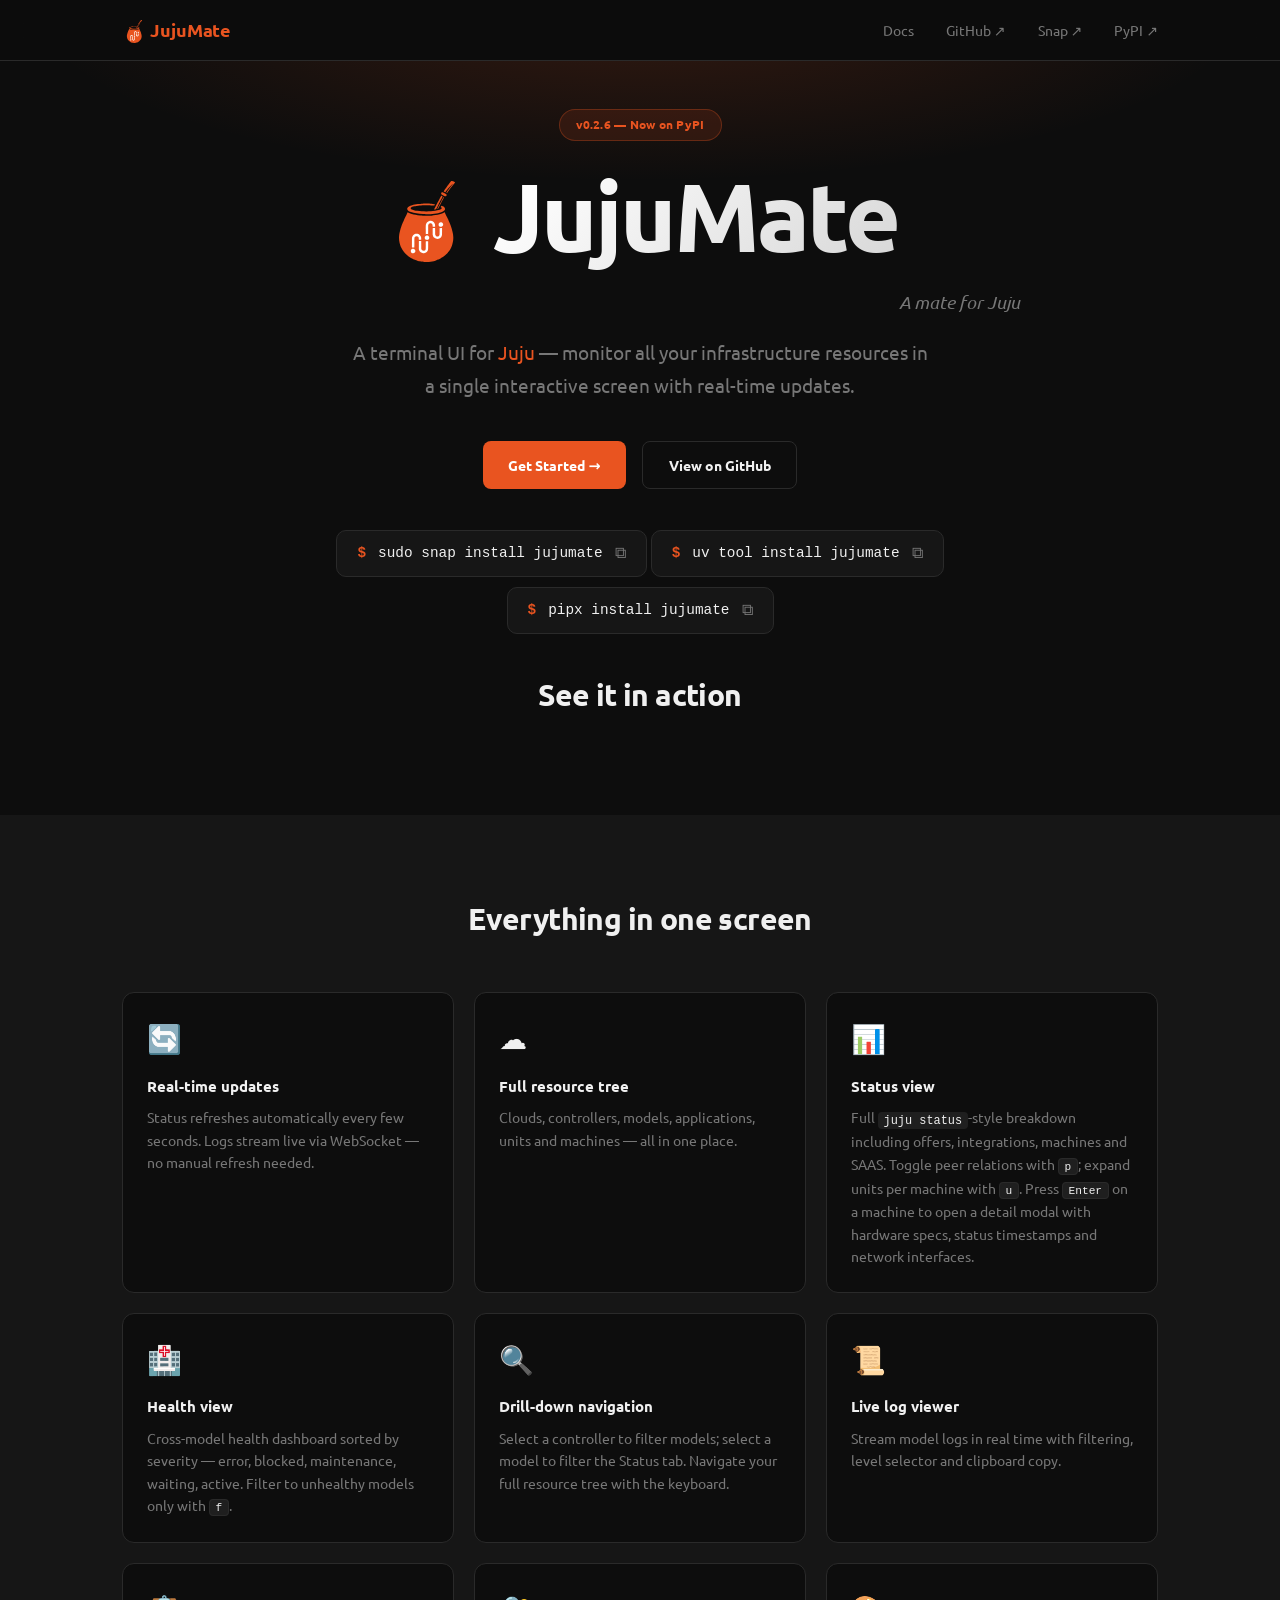
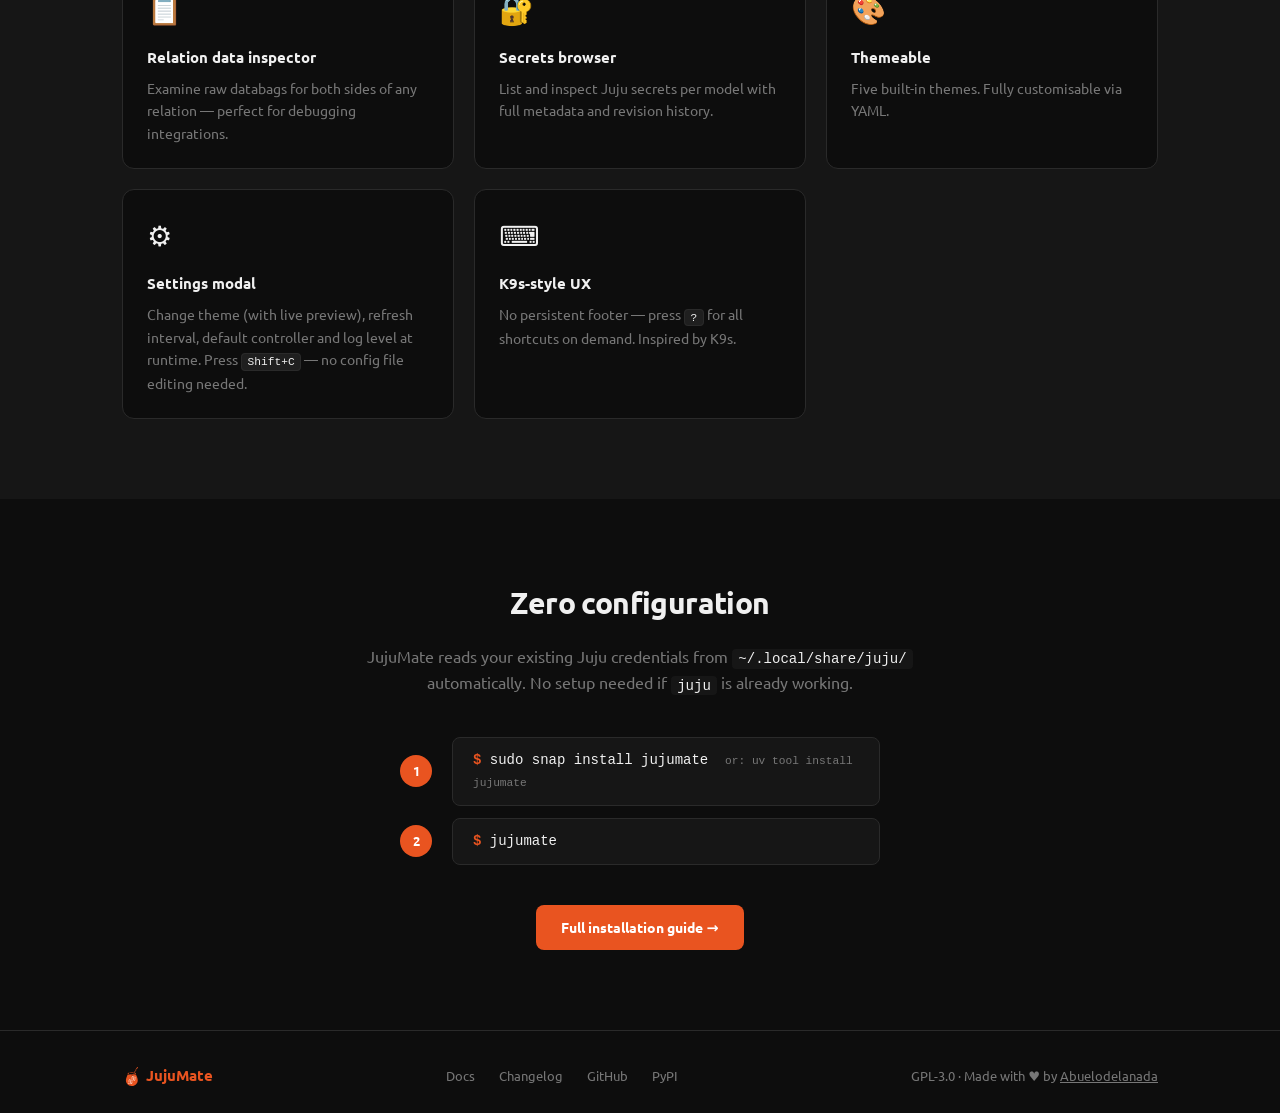
==== index.html @ 9d2d45d1 "Deployed c817d3d with MkDocs version: 1.6.1" ====
<!DOCTYPE html>
<html lang="en">
<head>
  <meta charset="UTF-8">
  <meta name="viewport" content="width=device-width, initial-scale=1.0">
  <title>JujuMate — Terminal UI for Juju</title>
  <meta name="description" content="A terminal UI for Juju — monitor all your infrastructure resources in a single interactive screen with real-time updates.">
  <link rel="preconnect" href="https://fonts.googleapis.com">
  <link rel="preconnect" href="https://fonts.gstatic.com" crossorigin>
  <link href="https://fonts.googleapis.com/css2?family=Ubuntu:ital,wght@0,300;0,400;0,500;0,700;1,400&family=Ubuntu+Mono:wght@400;700&display=swap" rel="stylesheet">
  <link rel="icon" href="icon.svg" type="image/svg+xml">
  <link rel="stylesheet" href="landing.css">
</head>
<body>

  <nav class="nav">
    <div class="nav-inner">
      <a href="/" class="nav-logo"><img src="icon.svg" class="site-icon" alt="JujuMate icon"> JujuMate</a>
      <div class="nav-links">
        <a href="installation/">Docs</a>
        <a href="https://github.com/Abuelodelanada/jujumate" target="_blank" rel="noopener">GitHub ↗</a>
        <a href="https://snapcraft.io/jujumate" target="_blank" rel="noopener">Snap ↗</a>
        <a href="https://pypi.org/project/jujumate" target="_blank" rel="noopener">PyPI ↗</a>
      </div>
    </div>
  </nav>

  <section class="hero">
    <div class="hero-inner">
      <div class="badge">v0.2.6 — Now on PyPI</div>
      <h1><img src="icon.svg" class="site-icon hero-icon" alt="JujuMate icon"> JujuMate</h1>
      <p class="hero-subtitle"><em>A mate for Juju</em></p>
      <p class="tagline">
        A terminal UI for <a href="https://juju.is" target="_blank" rel="noopener">Juju</a> —
        monitor all your infrastructure resources in a single interactive screen
        with real-time updates.
      </p>
      <div class="hero-actions">
        <a href="installation/" class="btn btn-primary">Get Started →</a>
        <a href="https://github.com/Abuelodelanada/jujumate" class="btn btn-outline" target="_blank" rel="noopener">View on GitHub</a>
      </div>
      <div class="install-box">
        <span class="prompt">$</span>
        <code>sudo snap install jujumate</code>
        <button class="copy-btn" onclick="copyInstall(this, 'sudo snap install jujumate')" title="Copy to clipboard">⧉</button>
      </div>
      <div class="install-box">
        <span class="prompt">$</span>
        <code>uv tool install jujumate</code>
        <button class="copy-btn" onclick="copyInstall(this, 'uv tool install jujumate')" title="Copy to clipboard">⧉</button>
      </div>
      <div class="install-box">
        <span class="prompt">$</span>
        <code>pipx install jujumate</code>
        <button class="copy-btn" onclick="copyInstall(this, 'pipx install jujumate')" title="Copy to clipboard">⧉</button>
      </div>
    </div>
  </section>

  <section class="demo-section">
    <div class="container">
      <h2>See it in action</h2>
      <script src="https://asciinema.org/a/THBJSo58FdpfkmA5.js" id="asciicast-THBJSo58FdpfkmA5" async="true"></script>
    </div>
  </section>

  <section class="features-section">
    <div class="container">
      <h2>Everything in one screen</h2>
      <div class="features-grid">
        <div class="feature-card">
          <div class="feature-icon">🔄</div>
          <h3>Real-time updates</h3>
          <p>Status refreshes automatically every few seconds. Logs stream live via WebSocket — no manual refresh needed.</p>
        </div>
        <div class="feature-card">
          <div class="feature-icon">☁️</div>
          <h3>Full resource tree</h3>
          <p>Clouds, controllers, models, applications, units and machines — all in one place.</p>
        </div>
        <div class="feature-card">
          <div class="feature-icon">📊</div>
          <h3>Status view</h3>
          <p>Full <code>juju status</code>-style breakdown including offers, integrations, machines and SAAS. Toggle peer relations with <kbd>p</kbd>; expand units per machine with <kbd>u</kbd>. Press <kbd>Enter</kbd> on a machine to open a detail modal with hardware specs, status timestamps and network interfaces.</p>
        </div>
        <div class="feature-card">
          <div class="feature-icon">🏥</div>
          <h3>Health view</h3>
          <p>Cross-model health dashboard sorted by severity — error, blocked, maintenance, waiting, active. Filter to unhealthy models only with <kbd>f</kbd>.</p>
        </div>
        <div class="feature-card">
          <div class="feature-icon">🔍</div>
          <h3>Drill-down navigation</h3>
          <p>Select a controller to filter models; select a model to filter the Status tab. Navigate your full resource tree with the keyboard.</p>
        </div>
        <div class="feature-card">
          <div class="feature-icon">📜</div>
          <h3>Live log viewer</h3>
          <p>Stream model logs in real time with filtering, level selector and clipboard copy.</p>
        </div>
        <div class="feature-card">
          <div class="feature-icon">📋</div>
          <h3>Relation data inspector</h3>
          <p>Examine raw databags for both sides of any relation — perfect for debugging integrations.</p>
        </div>
        <div class="feature-card">
          <div class="feature-icon">🔐</div>
          <h3>Secrets browser</h3>
          <p>List and inspect Juju secrets per model with full metadata and revision history.</p>
        </div>
        <div class="feature-card">
          <div class="feature-icon">🎨</div>
          <h3>Themeable</h3>
          <p>Five built-in themes. Fully customisable via YAML.</p>
        </div>
        <div class="feature-card">
          <div class="feature-icon">⚙️</div>
          <h3>Settings modal</h3>
          <p>Change theme (with live preview), refresh interval, default controller and log level at runtime. Press <kbd>Shift+C</kbd> — no config file editing needed.</p>
        </div>
        <div class="feature-card">
          <div class="feature-icon">⌨️</div>
          <h3>K9s-style UX</h3>
          <p>No persistent footer — press <kbd>?</kbd> for all shortcuts on demand. Inspired by K9s.</p>
        </div>
      </div>
    </div>
  </section>

  <section class="install-section">
    <div class="container">
      <h2>Zero configuration</h2>
      <p class="section-desc">
        JujuMate reads your existing Juju credentials from <code>~/.local/share/juju/</code>
        automatically. No setup needed if <code>juju</code> is already working.
      </p>
      <div class="install-steps">
        <div class="step">
          <div class="step-num">1</div>
          <div class="terminal"><span class="prompt">$</span> sudo snap install jujumate &nbsp;<span class="step-alt">or: uv tool install jujumate</span></div>
        </div>
        <div class="step">
          <div class="step-num">2</div>
          <div class="terminal"><span class="prompt">$</span> jujumate</div>
        </div>
      </div>
      <a href="installation/" class="btn btn-primary">Full installation guide →</a>
    </div>
  </section>

  <footer class="footer">
    <div class="container">
      <div class="footer-inner">
        <span class="footer-logo"><img src="icon.svg" class="site-icon" alt="JujuMate icon"> JujuMate</span>
        <div class="footer-links">
          <a href="installation/">Docs</a>
          <a href="changelog/">Changelog</a>
          <a href="https://github.com/Abuelodelanada/jujumate" target="_blank" rel="noopener">GitHub</a>
          <a href="https://pypi.org/project/jujumate" target="_blank" rel="noopener">PyPI</a>
        </div>
        <span class="footer-license">
          GPL-3.0 · Made with ♥ by
          <a href="https://github.com/Abuelodelanada" target="_blank" rel="noopener">Abuelodelanada</a>
        </span>
      </div>
    </div>
  </footer>

  <script>
    function copyInstall(btn, text) {
      navigator.clipboard.writeText(text).then(() => {
        btn.textContent = '✓';
        setTimeout(() => { btn.textContent = '⧉'; }, 2000);
      });
    }
  </script>
</body>
</html>
---- landing.css ----
*, *::before, *::after { box-sizing: border-box; margin: 0; padding: 0; }

:root {
  --orange:        #E95420;
  --orange-hover:  #FF6B3D;
  --bg:            #0d0d0d;
  --surface:       #161616;
  --surface2:      #1f1f1f;
  --text:          #f0f0f0;
  --text-muted:    #777;
  --border:        #2a2a2a;
  --font: 'Ubuntu', -apple-system, BlinkMacSystemFont, 'Segoe UI', system-ui, sans-serif;
  --mono: 'Ubuntu Mono', 'JetBrains Mono', 'Fira Code', ui-monospace, monospace;
}

html { scroll-behavior: smooth; }

body {
  background: var(--bg);
  color: var(--text);
  font-family: var(--font);
  line-height: 1.6;
}

a { color: inherit; }

/* ── Site icon ────────────────────────────────────────────── */

.site-icon {
  height: 1.2em;
  width: auto;
  vertical-align: middle;
  display: inline-block;
  position: relative;
  top: -0.05em;
}

.hero-icon {
  height: 0.85em;
}

/* ── Nav ──────────────────────────────────────────────────── */

.nav {
  position: sticky;
  top: 0;
  z-index: 100;
  background: rgba(13, 13, 13, 0.85);
  backdrop-filter: blur(14px);
  -webkit-backdrop-filter: blur(14px);
  border-bottom: 1px solid var(--border);
}

.nav-inner {
  max-width: 1100px;
  margin: 0 auto;
  padding: 0 2rem;
  display: flex;
  align-items: center;
  justify-content: space-between;
  height: 60px;
}

.nav-logo {
  font-size: 1.15rem;
  font-weight: 700;
  color: var(--orange);
  text-decoration: none;
  letter-spacing: -0.01em;
}

.nav-links { display: flex; gap: 2rem; }

.nav-links a {
  color: var(--text-muted);
  text-decoration: none;
  font-size: 0.875rem;
  transition: color 0.15s;
}
.nav-links a:hover { color: var(--text); }

/* ── Container ────────────────────────────────────────────── */

.container {
  max-width: 1100px;
  margin: 0 auto;
  padding: 0 2rem;
}

/* ── Hero ─────────────────────────────────────────────────── */

.hero {
  display: flex;
  align-items: center;
  justify-content: center;
  text-align: center;
  padding: 3rem 2rem 1.5rem;
  background:
    radial-gradient(ellipse 80% 50% at 50% -10%, rgba(233, 84, 32, 0.18) 0%, transparent 60%);
}

.hero-inner { max-width: 760px; }

.hero-logo {
  width: 90px;
  height: 90px;
  margin-bottom: 1.25rem;
  filter: drop-shadow(0 0 20px rgba(233, 84, 32, 0.4));
}

.badge {
  display: inline-block;
  background: rgba(233, 84, 32, 0.12);
  border: 1px solid rgba(233, 84, 32, 0.3);
  color: var(--orange);
  font-size: 0.78rem;
  font-weight: 600;
  letter-spacing: 0.02em;
  padding: 0.3rem 1rem;
  border-radius: 100px;
  margin-bottom: 1.75rem;
}

.hero h1 {
  font-size: clamp(3.5rem, 9vw, 6rem);
  font-weight: 800;
  letter-spacing: -0.03em;
  line-height: 1;
  padding-bottom: 0.15em;
  margin-bottom: 0.4rem;
  background: linear-gradient(135deg, #fff 30%, #ccc);
  -webkit-background-clip: text;
  -webkit-text-fill-color: transparent;
  background-clip: text;
}

.hero-subtitle {
  font-size: 1.1rem;
  color: var(--text-muted);
  margin-bottom: 1.25rem;
  font-style: italic;
  text-align: right;
}

.tagline {
  font-size: 1.2rem;
  color: var(--text-muted);
  max-width: 580px;
  margin: 0 auto 2.5rem;
  line-height: 1.7;
}

.tagline a { color: var(--orange); text-decoration: none; }
.tagline a:hover { text-decoration: underline; }

.hero-actions {
  display: flex;
  gap: 1rem;
  justify-content: center;
  flex-wrap: wrap;
  margin-bottom: 2.25rem;
}

/* ── Buttons ──────────────────────────────────────────────── */

.btn {
  display: inline-flex;
  align-items: center;
  padding: 0.7rem 1.6rem;
  border-radius: 8px;
  font-size: 0.9rem;
  font-weight: 600;
  text-decoration: none;
  transition: all 0.15s;
  cursor: pointer;
  border: none;
}

.btn-primary { background: var(--orange); color: #fff; }
.btn-primary:hover { background: var(--orange-hover); transform: translateY(-1px); box-shadow: 0 4px 20px rgba(233, 84, 32, 0.35); }

.btn-outline { background: transparent; color: var(--text); border: 1px solid var(--border); }
.btn-outline:hover { border-color: #555; background: var(--surface2); }

/* ── Install box ──────────────────────────────────────────── */

.install-box {
  display: inline-flex;
  align-items: center;
  gap: 0.75rem;
  background: var(--surface);
  border: 1px solid var(--border);
  border-radius: 10px;
  padding: 0.7rem 1.25rem;
  font-family: var(--mono);
  font-size: 0.9rem;
  margin: 0.3rem 0;
}

.prompt { color: var(--orange); font-weight: 700; user-select: none; }

.copy-btn {
  background: none;
  border: none;
  color: var(--text-muted);
  cursor: pointer;
  font-size: 1rem;
  padding: 0;
  transition: color 0.15s;
  line-height: 1;
}
.copy-btn:hover { color: var(--text); }

.step-alt { color: var(--text-muted); font-size: 0.8em; }

/* ── Screenshot ───────────────────────────────────────────── */

.screenshot-section {
  padding: 5rem 0;
  background: var(--surface);
}

.screenshot {
  width: 100%;
  border-radius: 12px;
  border: 1px solid var(--border);
  box-shadow: 0 30px 80px rgba(0, 0, 0, 0.6);
  display: block;
}

/* ── Demo ─────────────────────────────────────────────────── */

.demo-section {
  padding: 0.5rem 0 4rem;
  text-align: center;
}

.demo-section h2 {
  font-size: 1.9rem;
  font-weight: 700;
  margin-bottom: 2rem;
  letter-spacing: -0.02em;
}

#player {
  border-radius: 10px;
  overflow: hidden;
  border: 1px solid var(--border);
}

/* ── Features ─────────────────────────────────────────────── */

.features-section {
  padding: 5rem 0;
  background: var(--surface);
}

.features-section h2 {
  font-size: 1.9rem;
  font-weight: 700;
  text-align: center;
  margin-bottom: 3rem;
  letter-spacing: -0.02em;
}

.features-grid {
  display: grid;
  grid-template-columns: repeat(auto-fill, minmax(300px, 1fr));
  gap: 1.25rem;
}

.feature-card {
  background: var(--bg);
  border: 1px solid var(--border);
  border-radius: 12px;
  padding: 1.5rem;
  transition: border-color 0.2s, transform 0.2s;
}

.feature-card:hover {
  border-color: rgba(233, 84, 32, 0.35);
  transform: translateY(-2px);
}

.feature-icon { font-size: 1.75rem; margin-bottom: 0.75rem; }
.feature-card h3 { font-size: 0.95rem; font-weight: 600; margin-bottom: 0.5rem; }
.feature-card p { font-size: 0.875rem; color: var(--text-muted); line-height: 1.6; }

.feature-card code {
  background: var(--surface2);
  padding: 0.1rem 0.35rem;
  border-radius: 4px;
  font-size: 0.85em;
  font-family: var(--mono);
  color: var(--text);
}

.feature-card kbd {
  background: var(--surface2);
  border: 1px solid var(--border);
  border-radius: 4px;
  padding: 0.1rem 0.35rem;
  font-size: 0.8em;
  font-family: var(--mono);
  color: var(--text);
}

/* ── Install section ──────────────────────────────────────── */

.install-section {
  padding: 5rem 0;
  text-align: center;
}

.install-section h2 {
  font-size: 1.9rem;
  font-weight: 700;
  margin-bottom: 1rem;
  letter-spacing: -0.02em;
}

.section-desc {
  color: var(--text-muted);
  max-width: 560px;
  margin: 0 auto 2.5rem;
  font-size: 0.975rem;
}

.section-desc code {
  background: var(--surface);
  padding: 0.1rem 0.4rem;
  border-radius: 4px;
  font-size: 0.9em;
  font-family: var(--mono);
  color: var(--text);
}

.install-steps {
  display: flex;
  flex-direction: column;
  gap: 0.75rem;
  max-width: 480px;
  margin: 0 auto 2.5rem;
  text-align: left;
}

.step { display: flex; align-items: center; gap: 1.25rem; }

.step-num {
  width: 2rem;
  height: 2rem;
  flex-shrink: 0;
  border-radius: 50%;
  background: var(--orange);
  color: #fff;
  font-weight: 700;
  font-size: 0.8rem;
  display: flex;
  align-items: center;
  justify-content: center;
}

.terminal {
  flex: 1;
  background: var(--surface);
  border: 1px solid var(--border);
  border-radius: 8px;
  padding: 0.7rem 1.25rem;
  font-family: var(--mono);
  font-size: 0.875rem;
}

/* ── Footer ───────────────────────────────────────────────── */

.footer {
  border-top: 1px solid var(--border);
  padding: 2rem 0;
}

.footer-inner {
  display: flex;
  align-items: center;
  justify-content: space-between;
  flex-wrap: wrap;
  gap: 1rem;
}

.footer-logo { color: var(--orange); font-weight: 700; font-size: 0.95rem; }

.footer-links { display: flex; gap: 1.5rem; }

.footer-links a, .footer-license { color: var(--text-muted); font-size: 0.825rem; text-decoration: none; }
.footer-links a:hover { color: var(--text); }
.footer-license a { color: var(--text-muted); }
.footer-license a:hover { color: var(--text); }

/* ── Responsive ───────────────────────────────────────────── */

@media (max-width: 640px) {
  .nav-links a:not(:first-child) { display: none; }
  .footer-inner { flex-direction: column; text-align: center; }
  .footer-links { justify-content: center; }
}
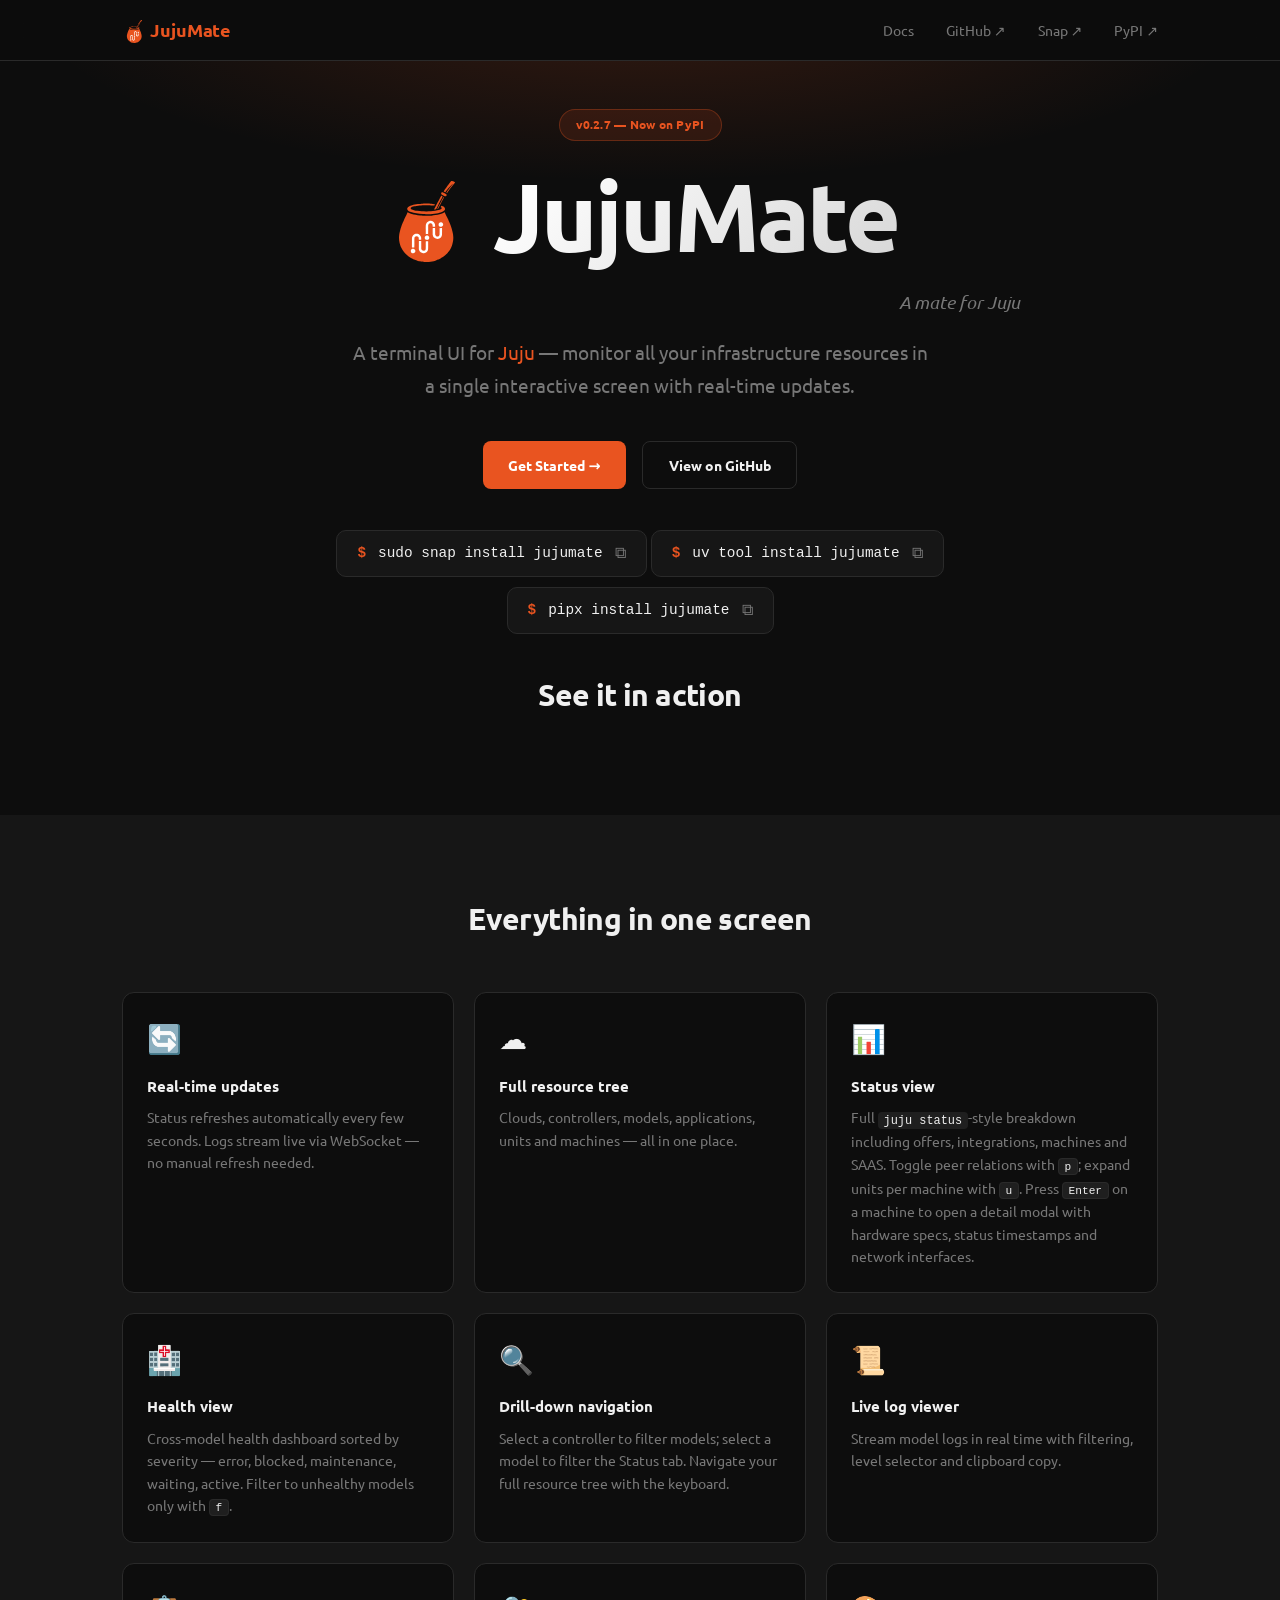
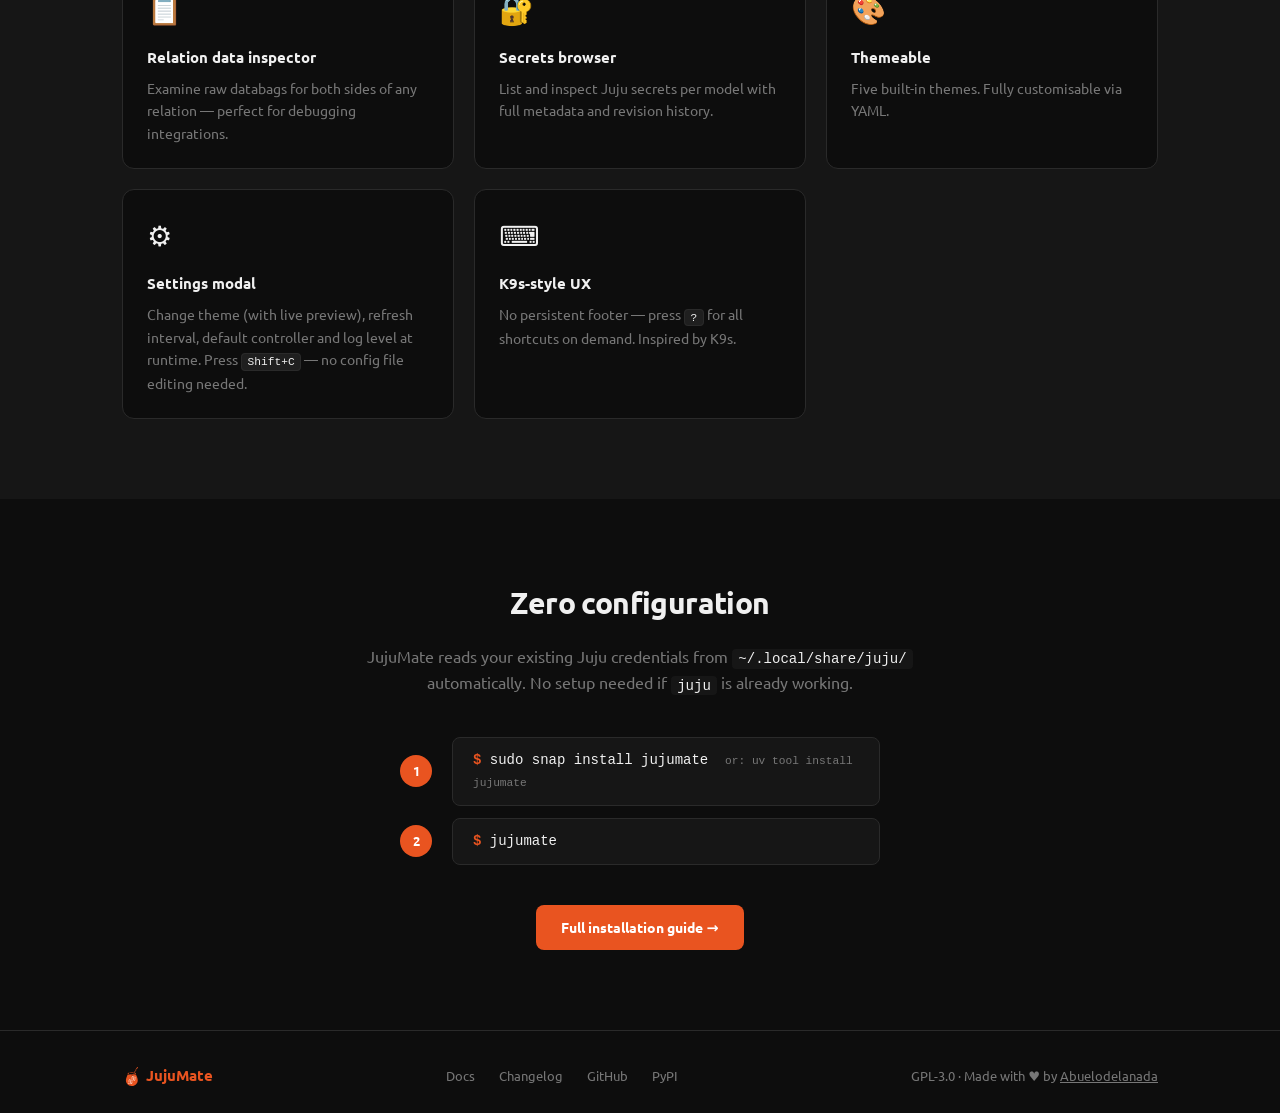
==== commit 9fc42a49: "Deployed a04d49b with MkDocs version: 1.6.1" ====
--- a/index.html
+++ b/index.html
@@ -27,7 +27,7 @@
 
   <section class="hero">
     <div class="hero-inner">
-      <div class="badge">v0.2.6 — Now on PyPI</div>
+      <div class="badge">v0.2.7 — Now on PyPI</div>
       <h1><img src="icon.svg" class="site-icon hero-icon" alt="JujuMate icon"> JujuMate</h1>
       <p class="hero-subtitle"><em>A mate for Juju</em></p>
       <p class="tagline">
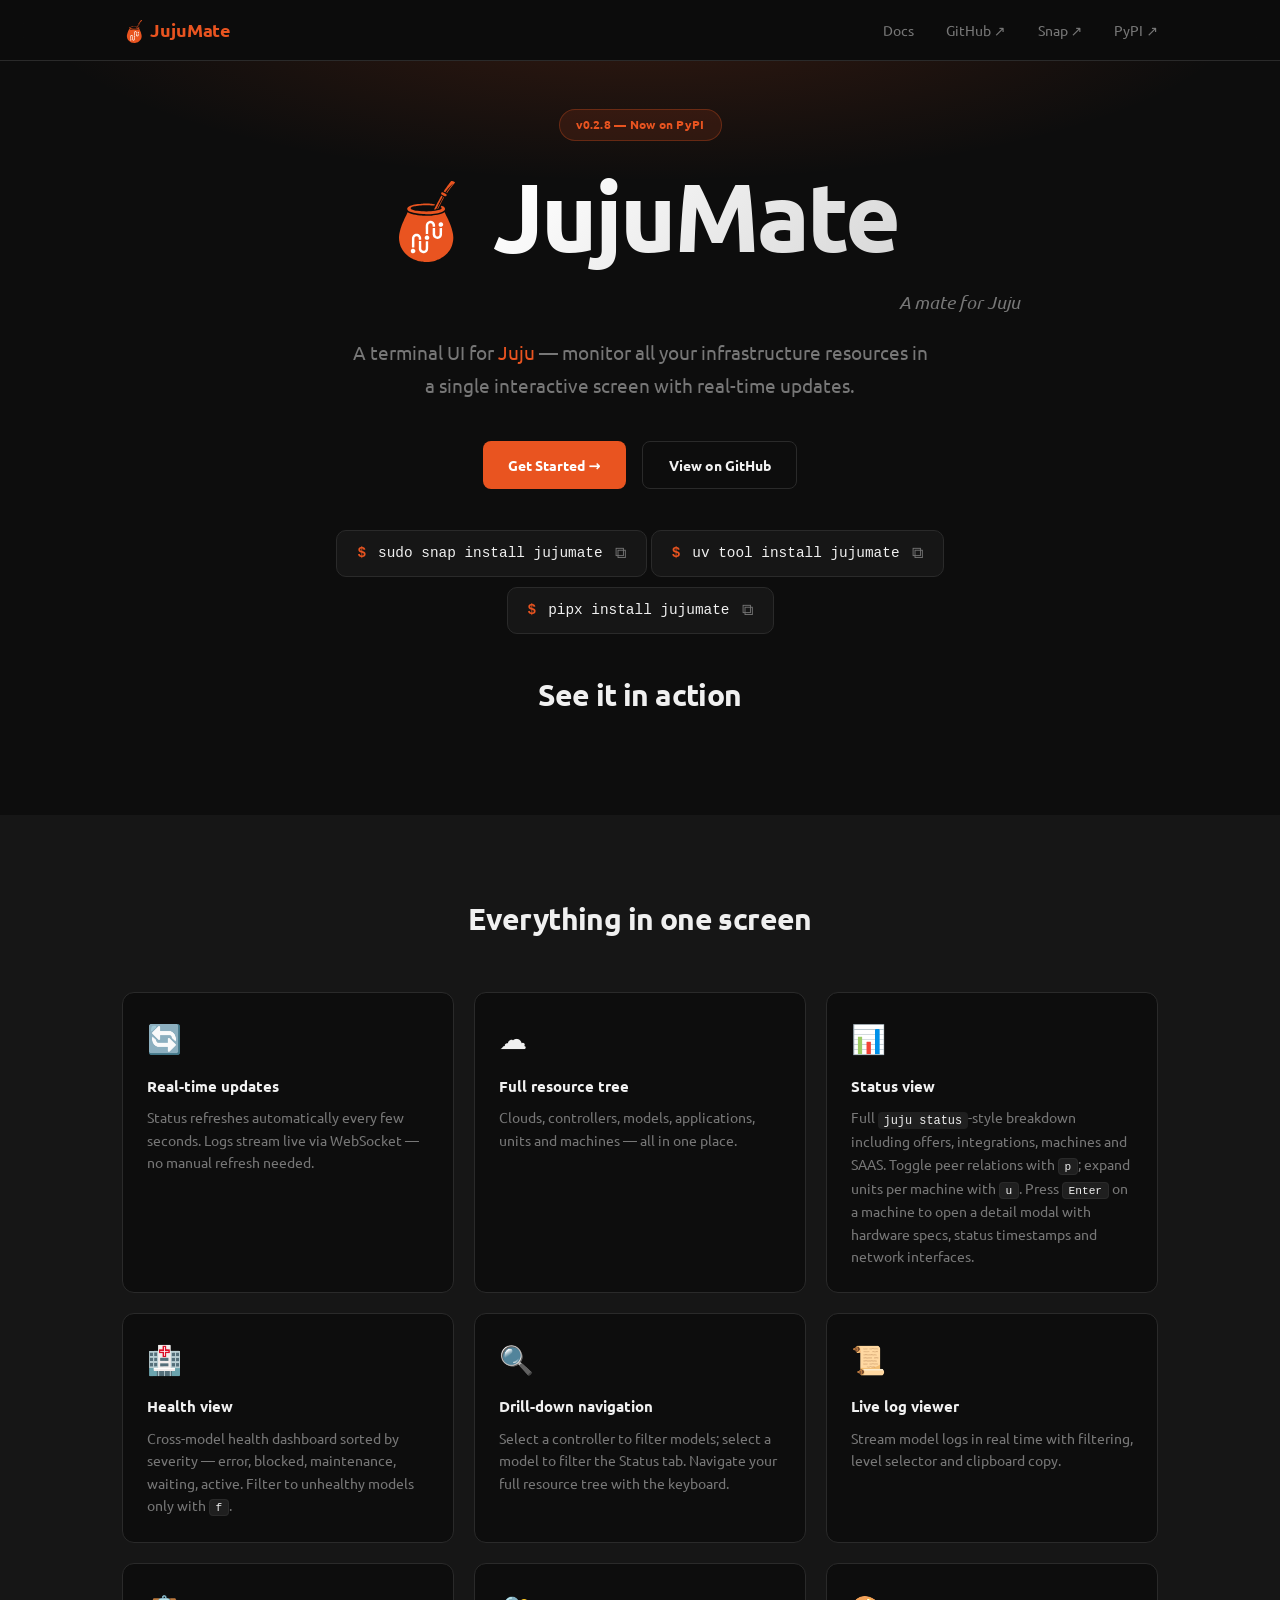
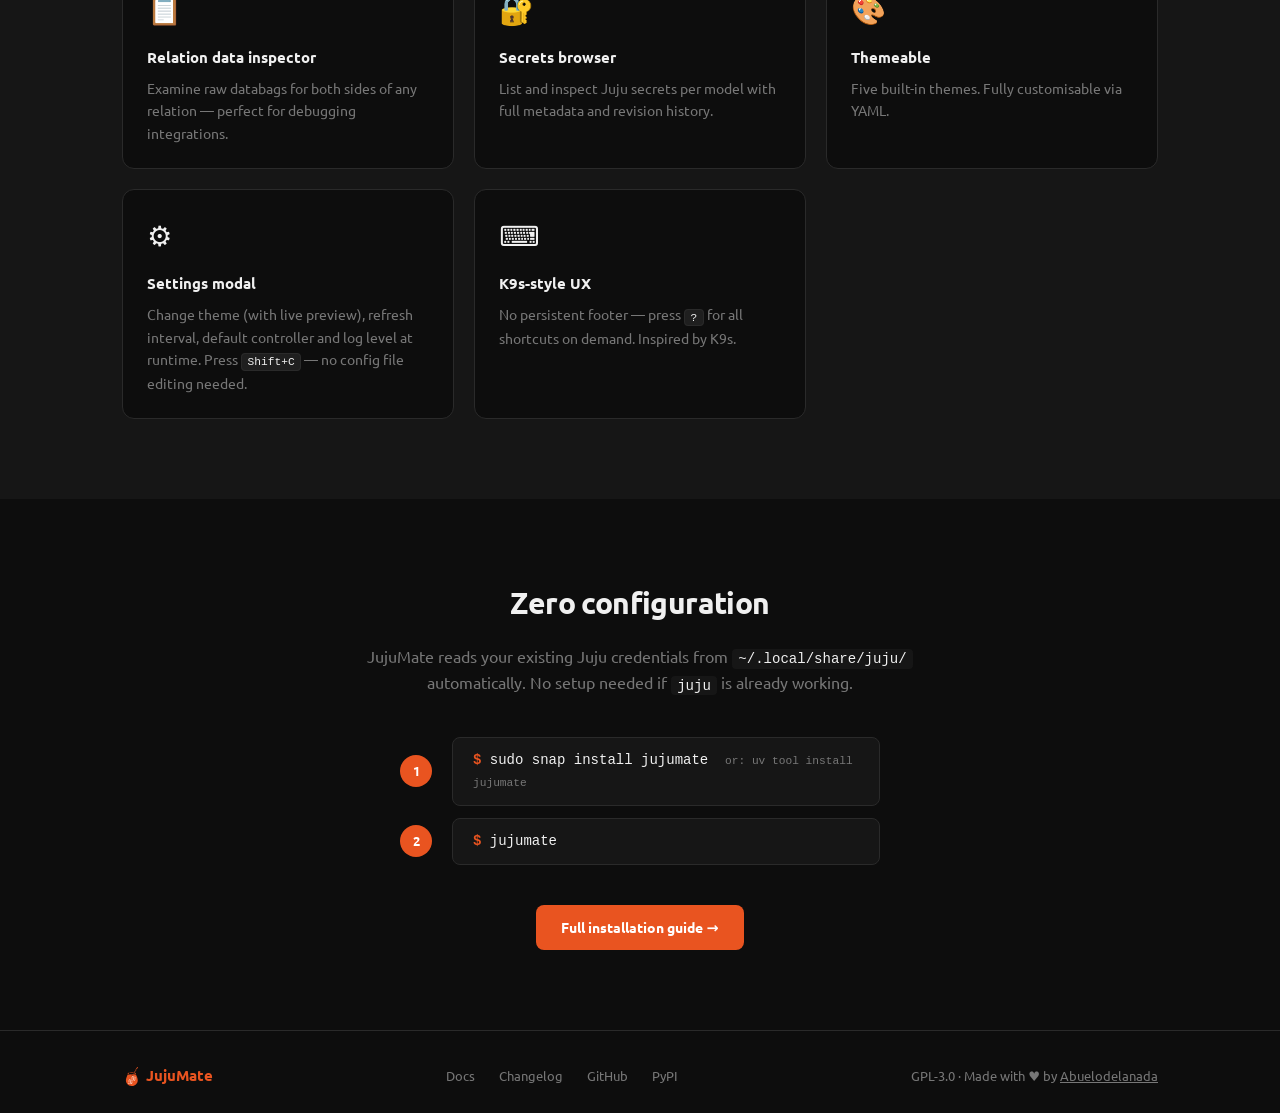
==== commit 2898f044: "Deployed 9a21aa4 with MkDocs version: 1.6.1" ====
--- a/index.html
+++ b/index.html
@@ -27,7 +27,7 @@
 
   <section class="hero">
     <div class="hero-inner">
-      <div class="badge">v0.2.7 — Now on PyPI</div>
+      <div class="badge">v0.2.8 — Now on PyPI</div>
       <h1><img src="icon.svg" class="site-icon hero-icon" alt="JujuMate icon"> JujuMate</h1>
       <p class="hero-subtitle"><em>A mate for Juju</em></p>
       <p class="tagline">
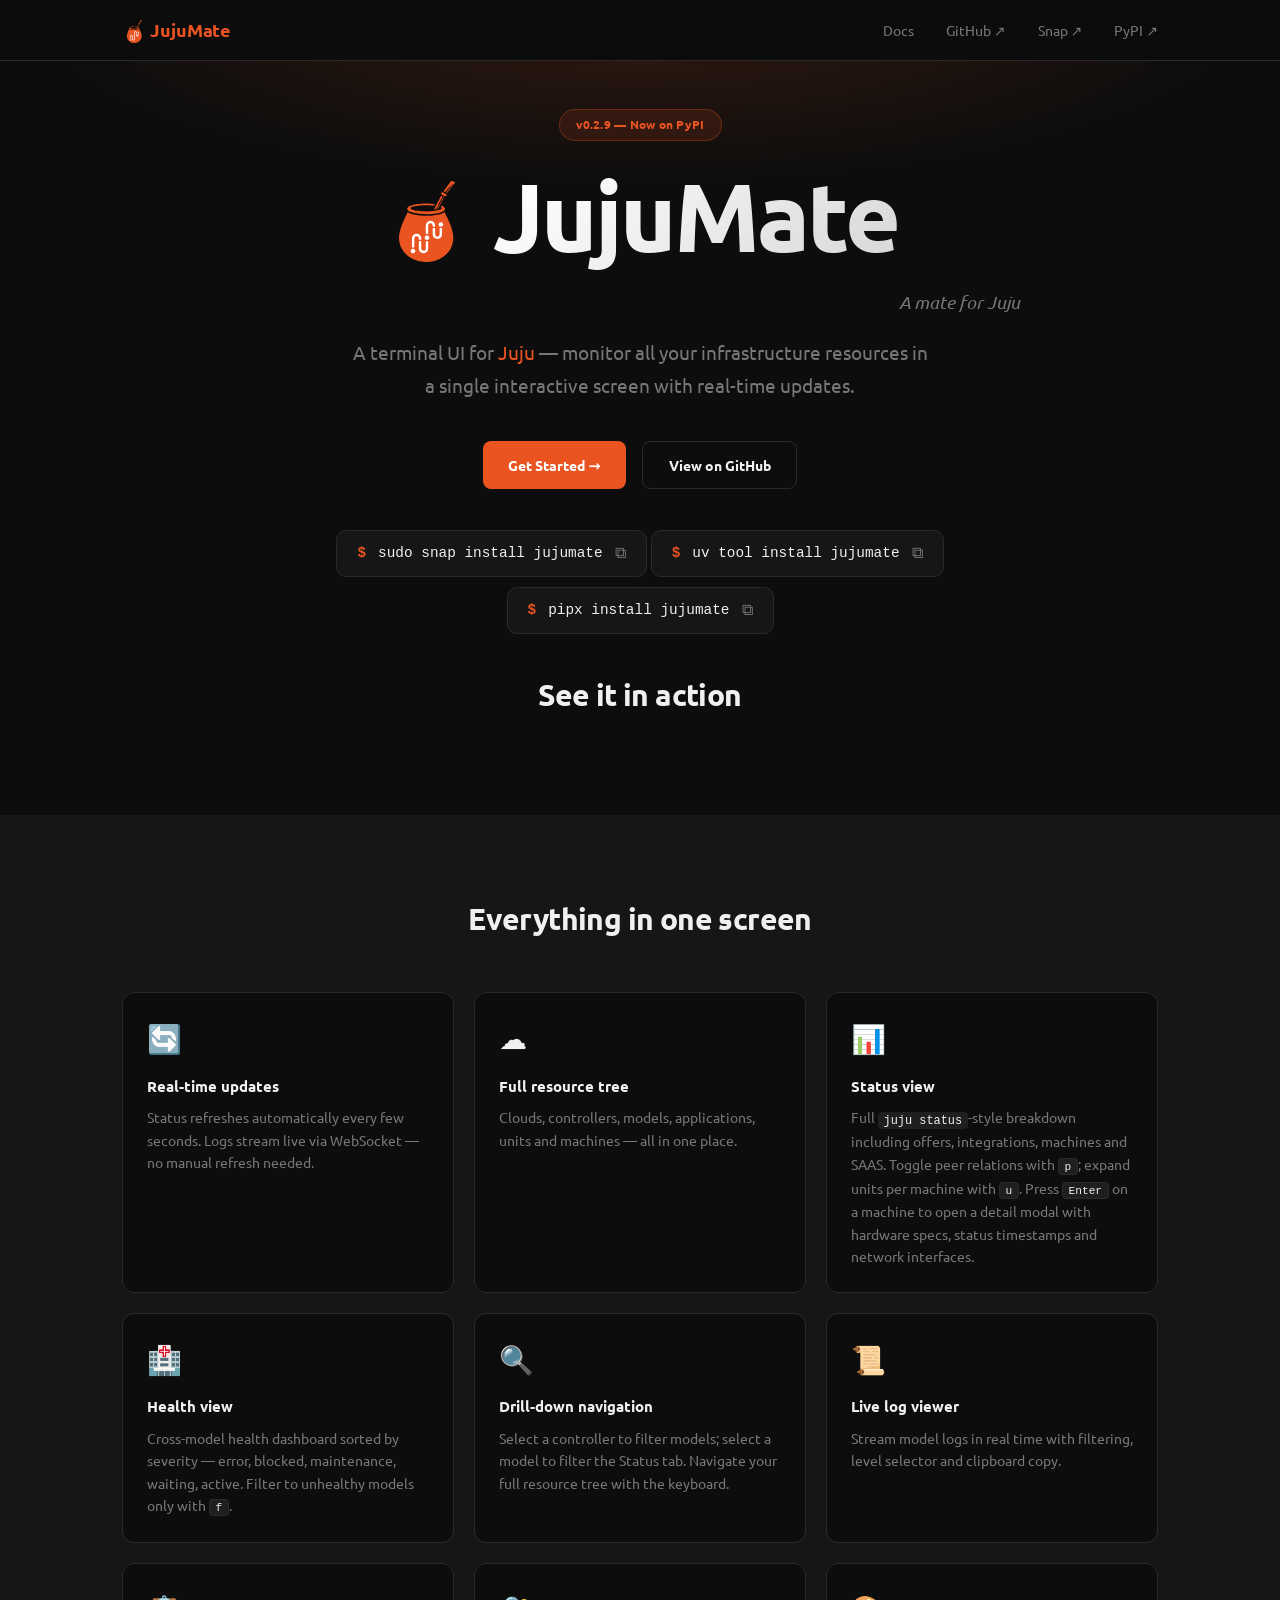
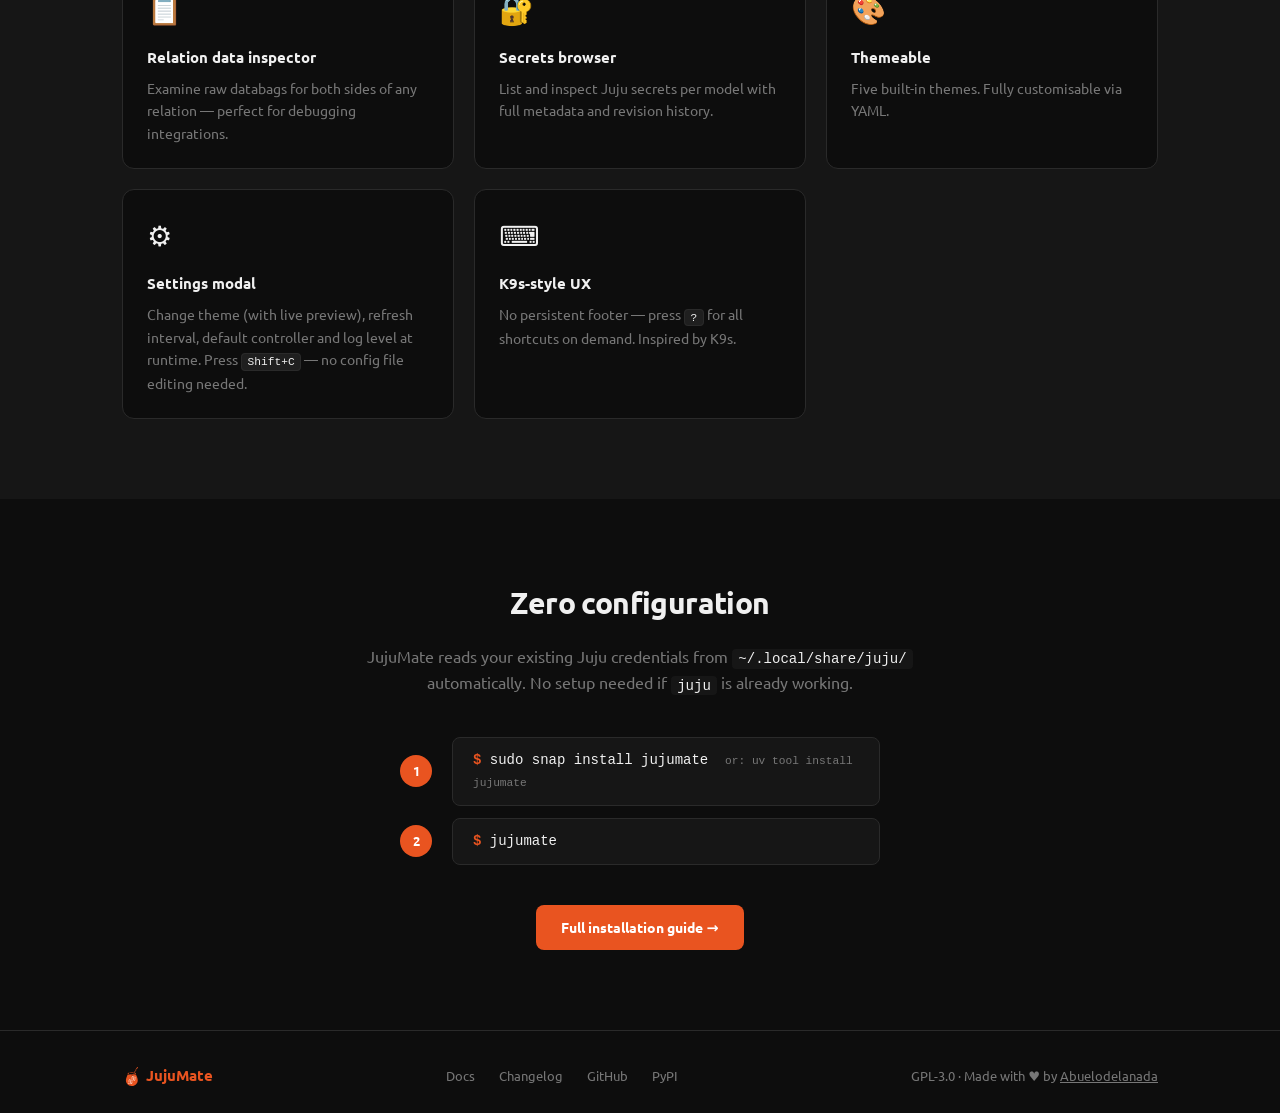
==== commit a735ca11: "Deployed c112362 with MkDocs version: 1.6.1" ====
--- a/index.html
+++ b/index.html
@@ -27,7 +27,7 @@
 
   <section class="hero">
     <div class="hero-inner">
-      <div class="badge">v0.2.8 — Now on PyPI</div>
+      <div class="badge">v0.2.9 — Now on PyPI</div>
       <h1><img src="icon.svg" class="site-icon hero-icon" alt="JujuMate icon"> JujuMate</h1>
       <p class="hero-subtitle"><em>A mate for Juju</em></p>
       <p class="tagline">
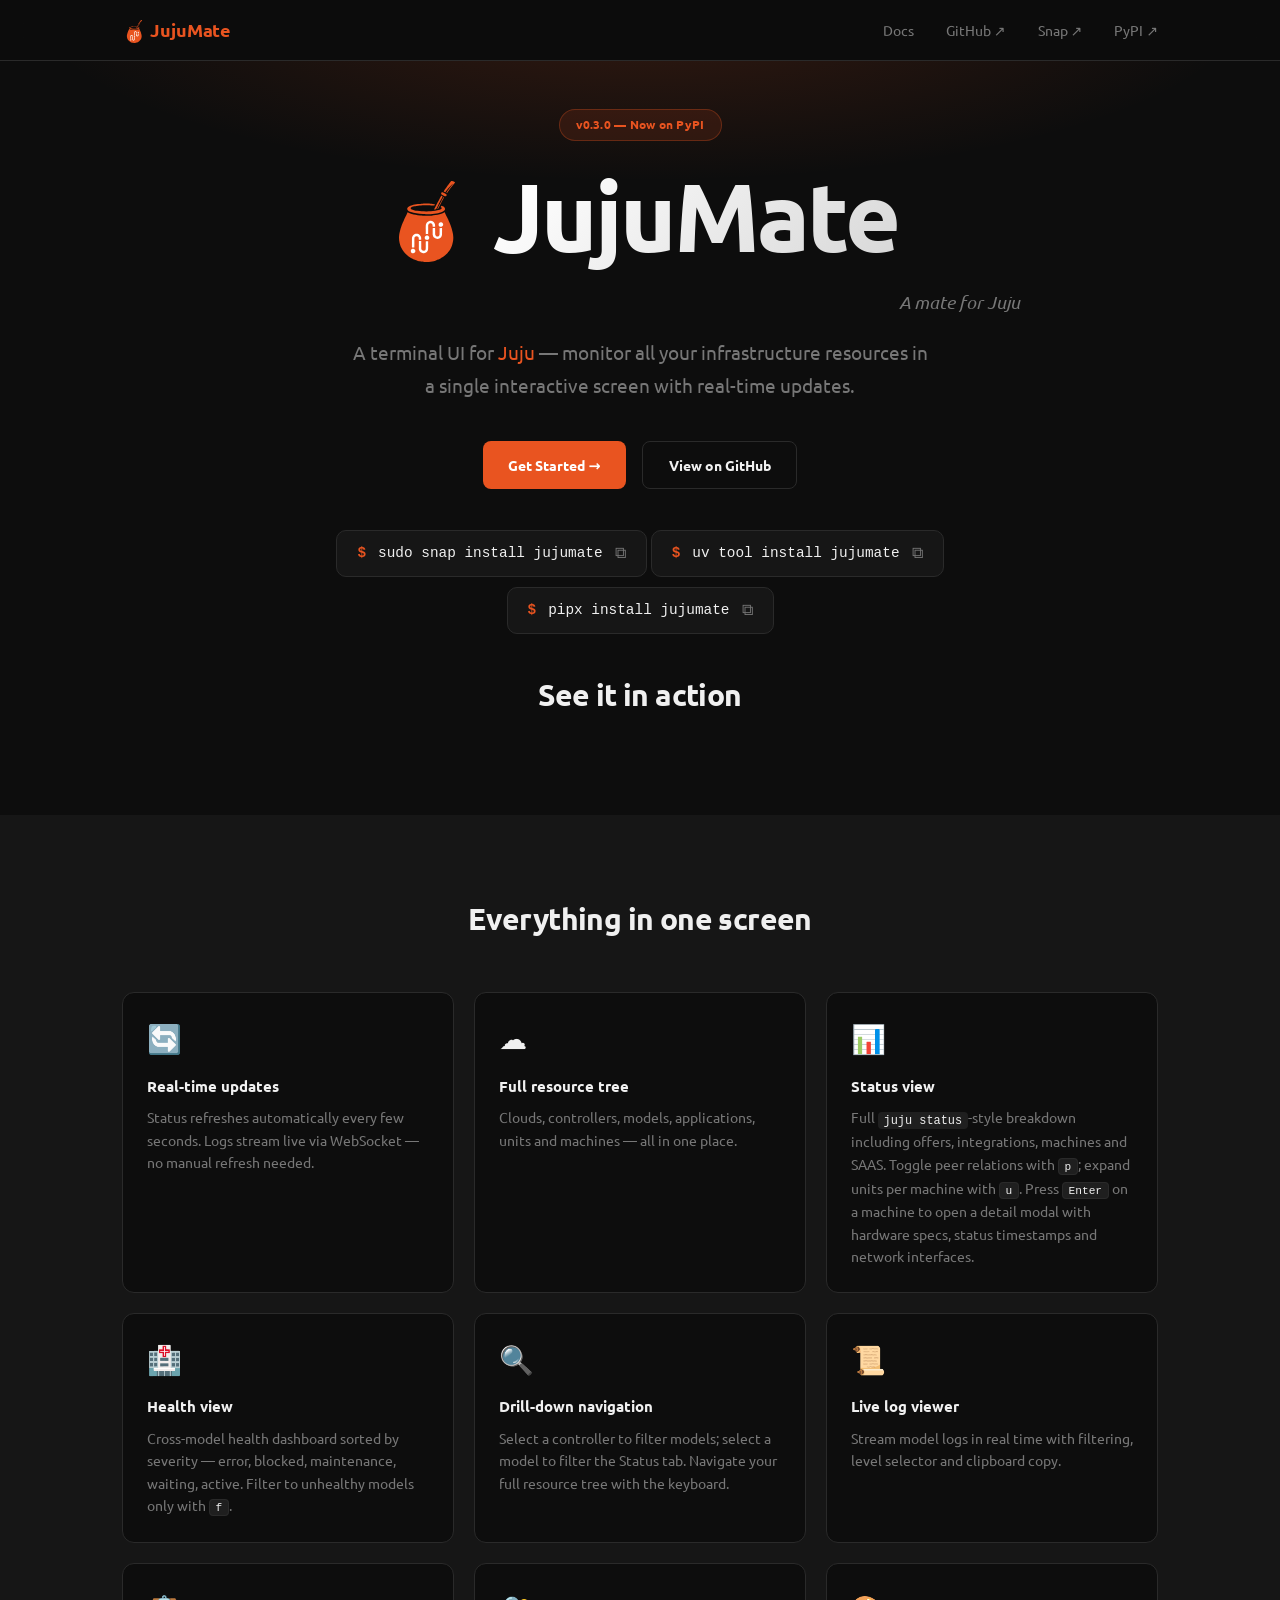
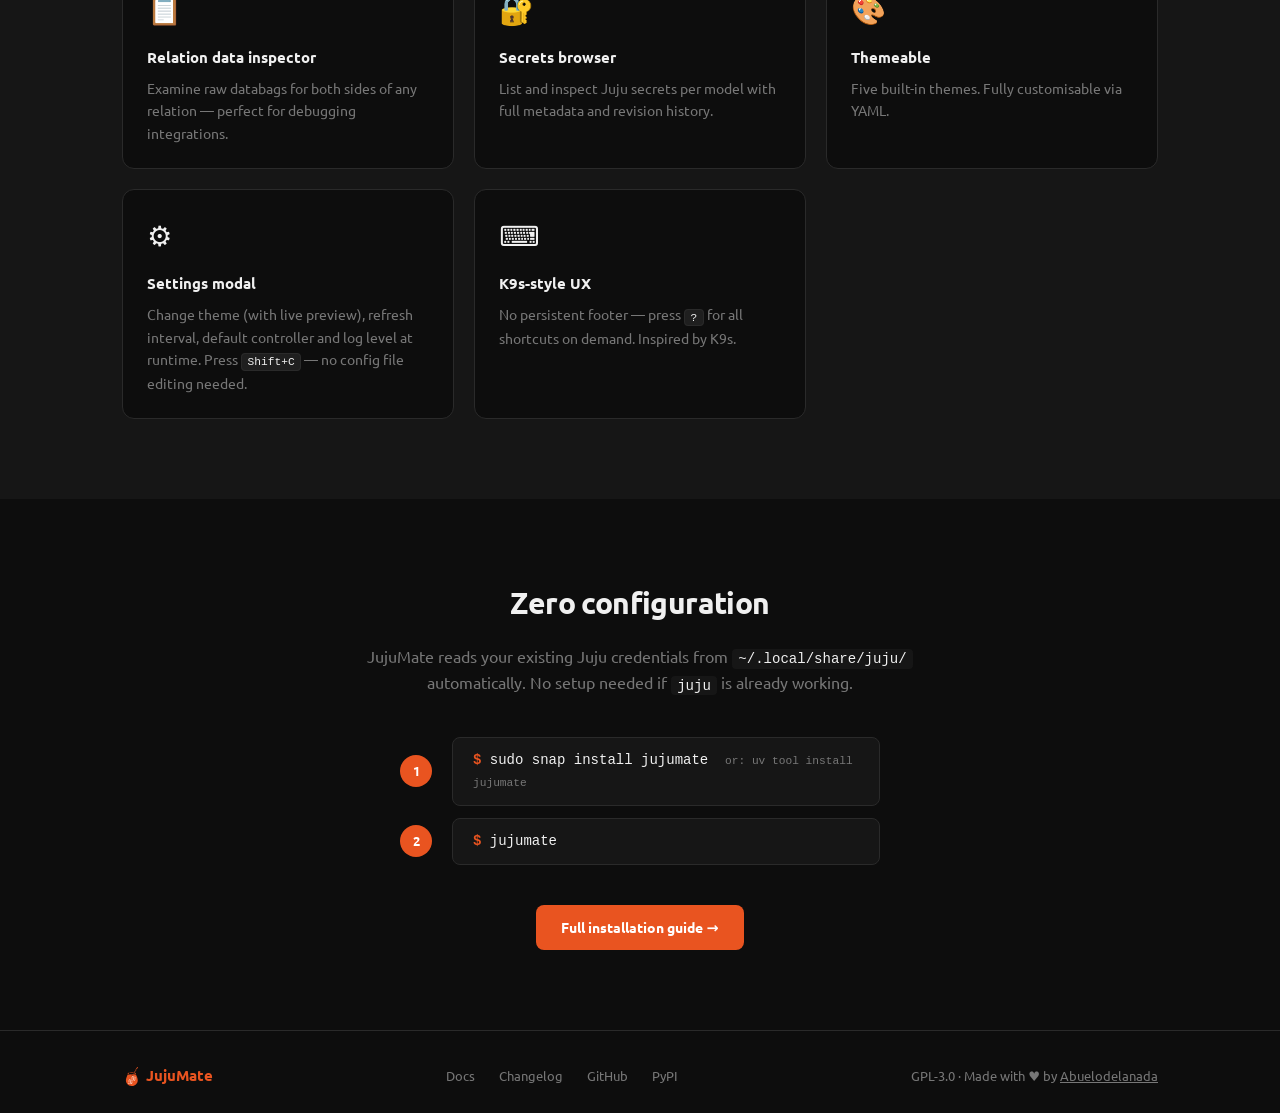
==== commit 5eda367d: "Deployed 021d44a with MkDocs version: 1.6.1" ====
--- a/index.html
+++ b/index.html
@@ -27,7 +27,7 @@
 
   <section class="hero">
     <div class="hero-inner">
-      <div class="badge">v0.2.9 — Now on PyPI</div>
+      <div class="badge">v0.3.0 — Now on PyPI</div>
       <h1><img src="icon.svg" class="site-icon hero-icon" alt="JujuMate icon"> JujuMate</h1>
       <p class="hero-subtitle"><em>A mate for Juju</em></p>
       <p class="tagline">
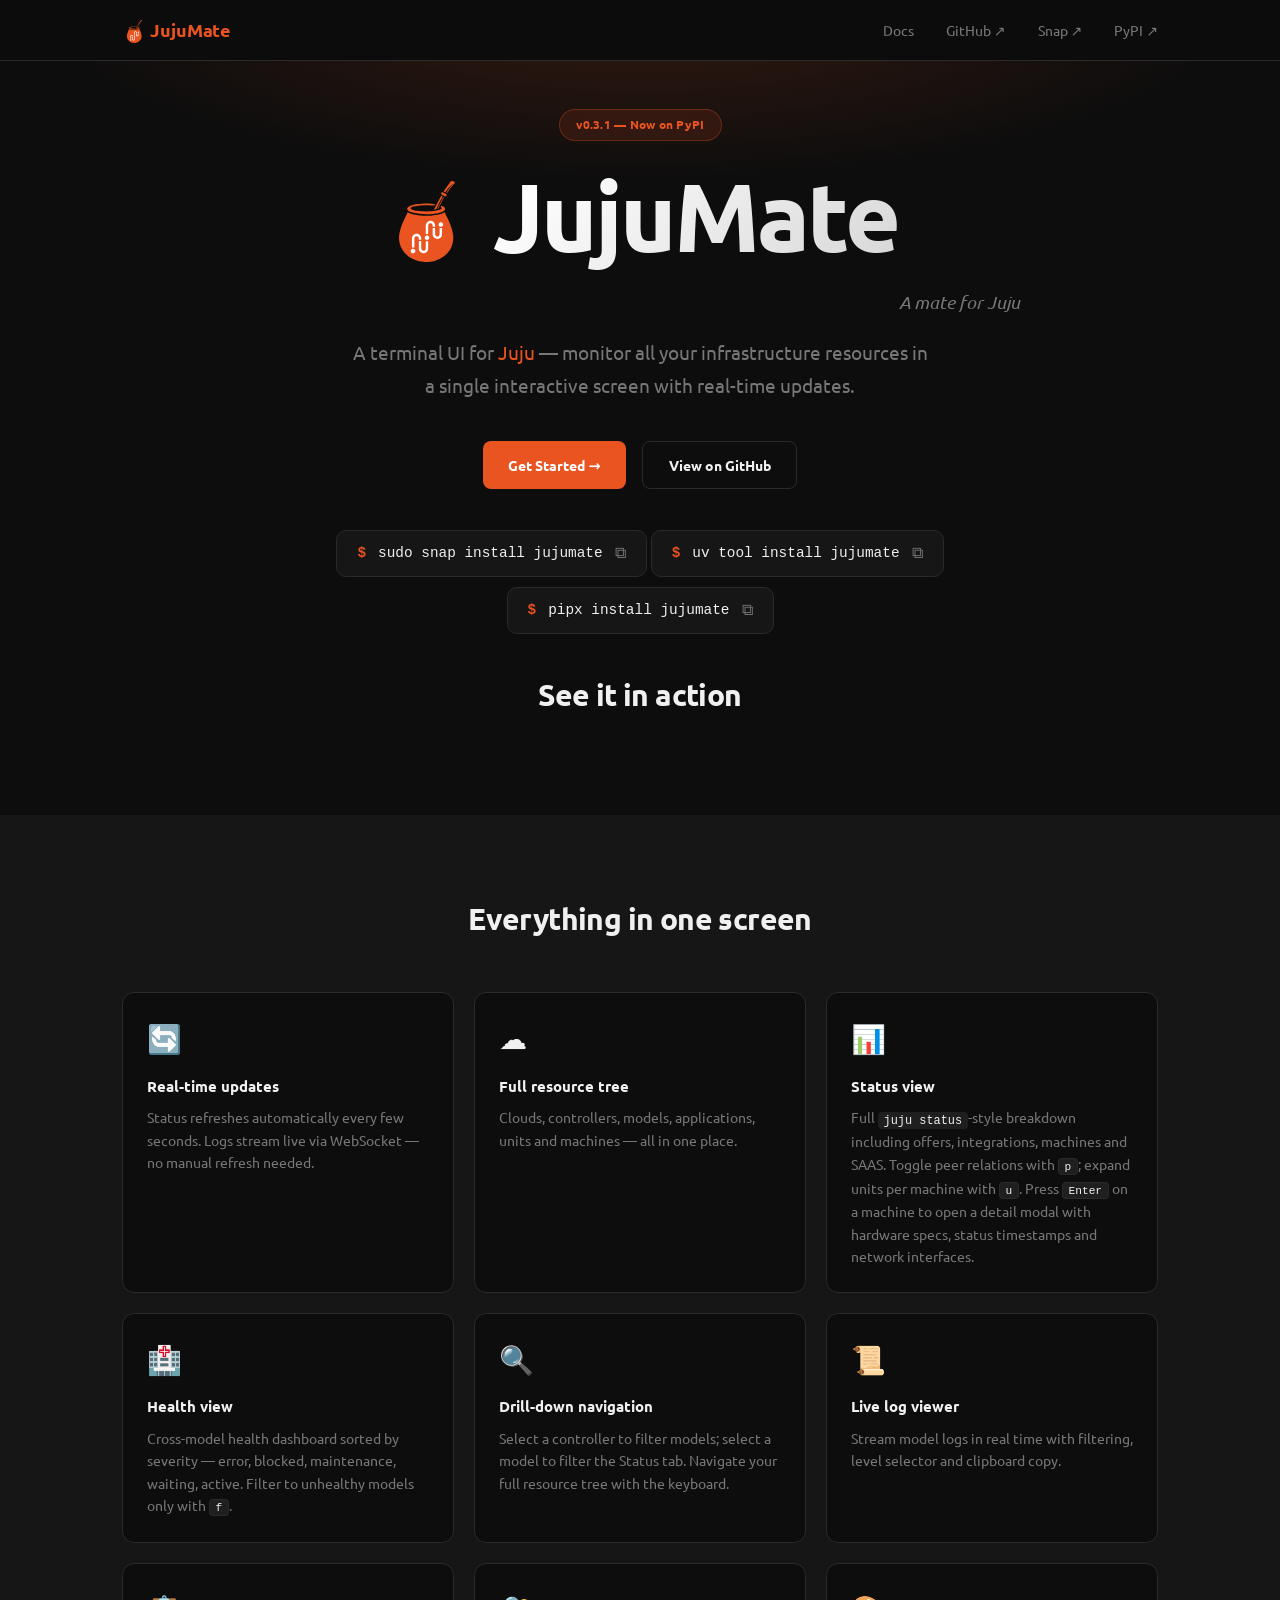
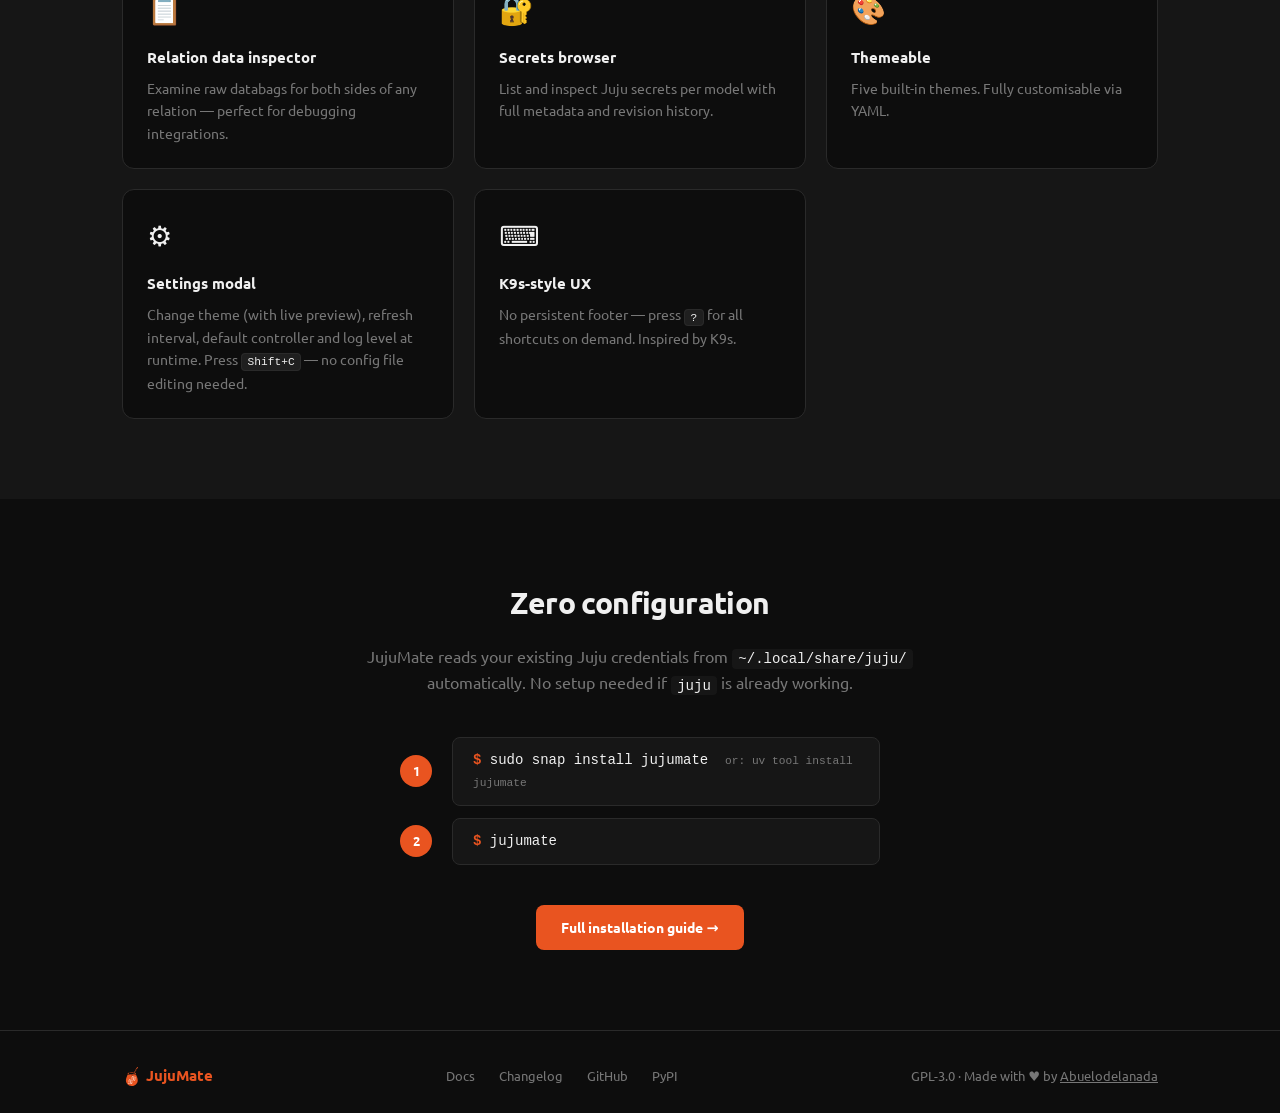
==== commit a56ff5dc: "Deployed 3926b14 with MkDocs version: 1.6.1" ====
--- a/index.html
+++ b/index.html
@@ -27,7 +27,7 @@
 
   <section class="hero">
     <div class="hero-inner">
-      <div class="badge">v0.3.0 — Now on PyPI</div>
+      <div class="badge">v0.3.1 — Now on PyPI</div>
       <h1><img src="icon.svg" class="site-icon hero-icon" alt="JujuMate icon"> JujuMate</h1>
       <p class="hero-subtitle"><em>A mate for Juju</em></p>
       <p class="tagline">
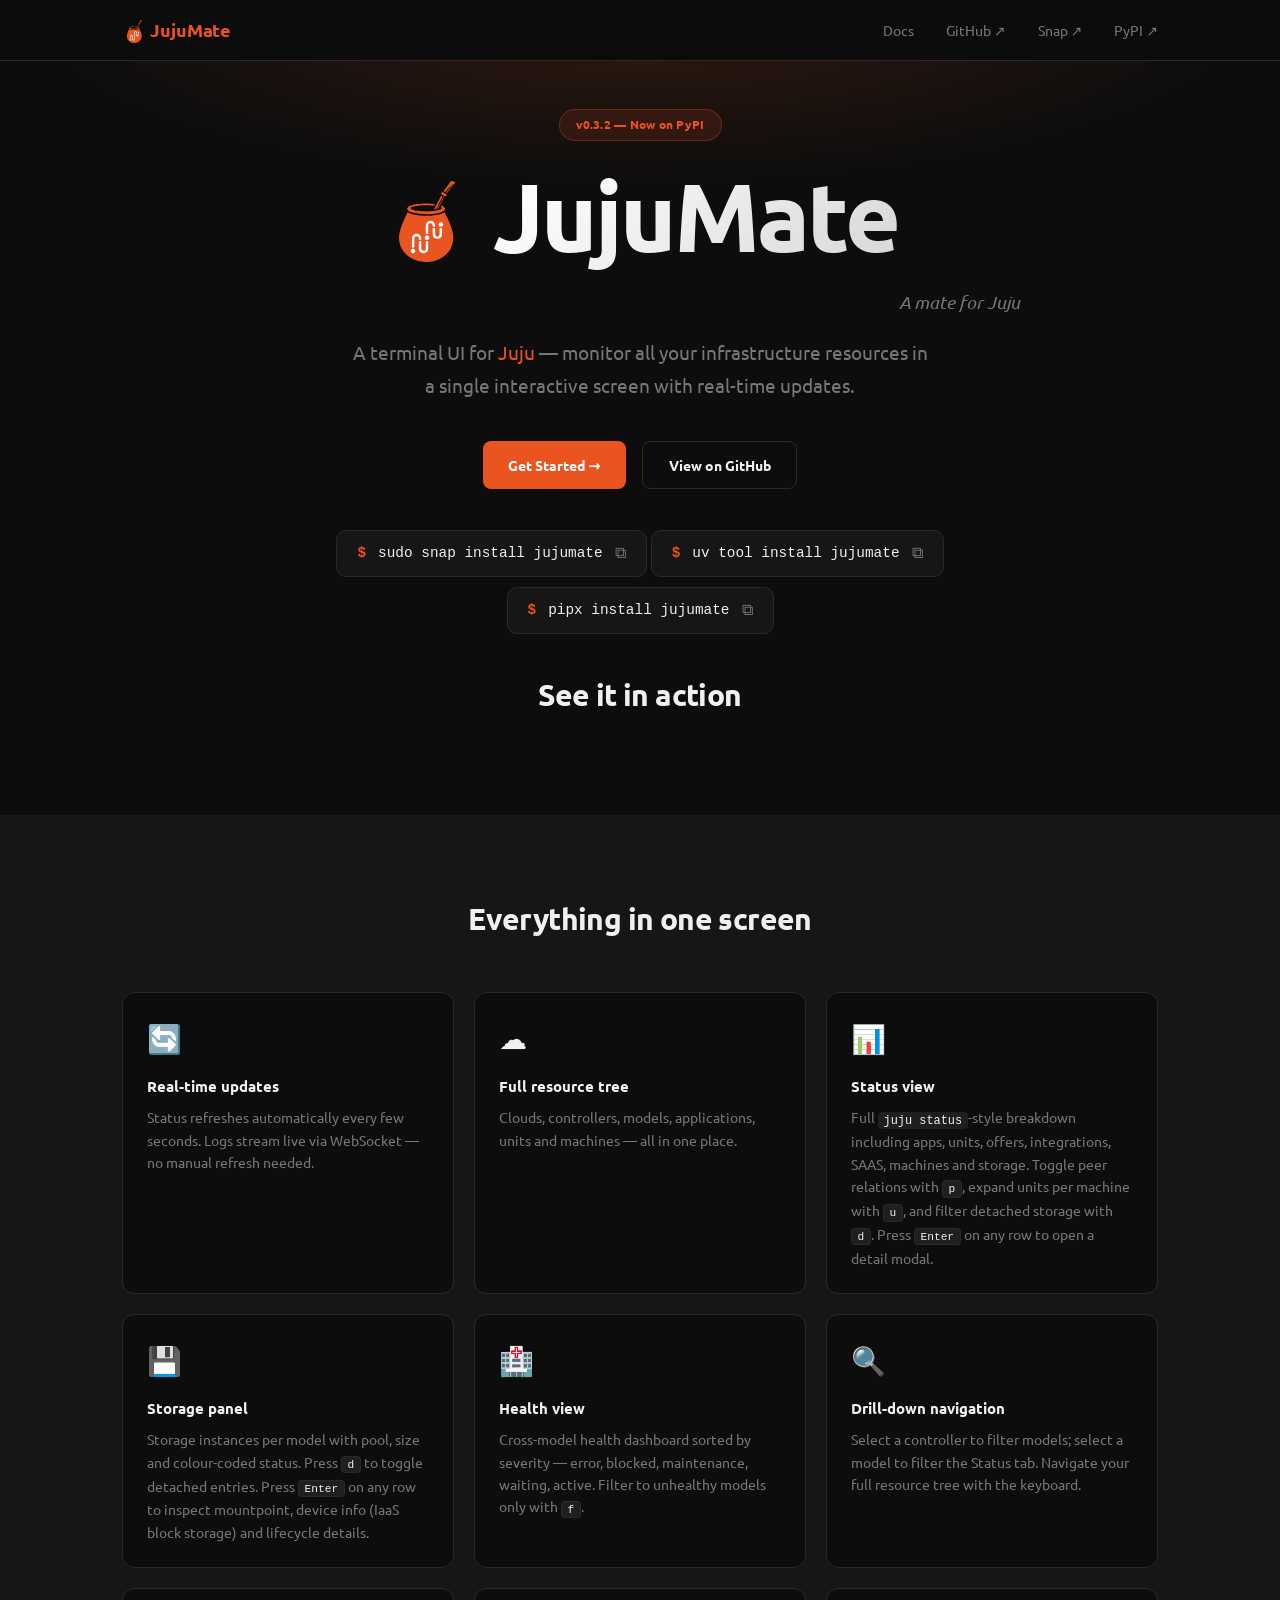
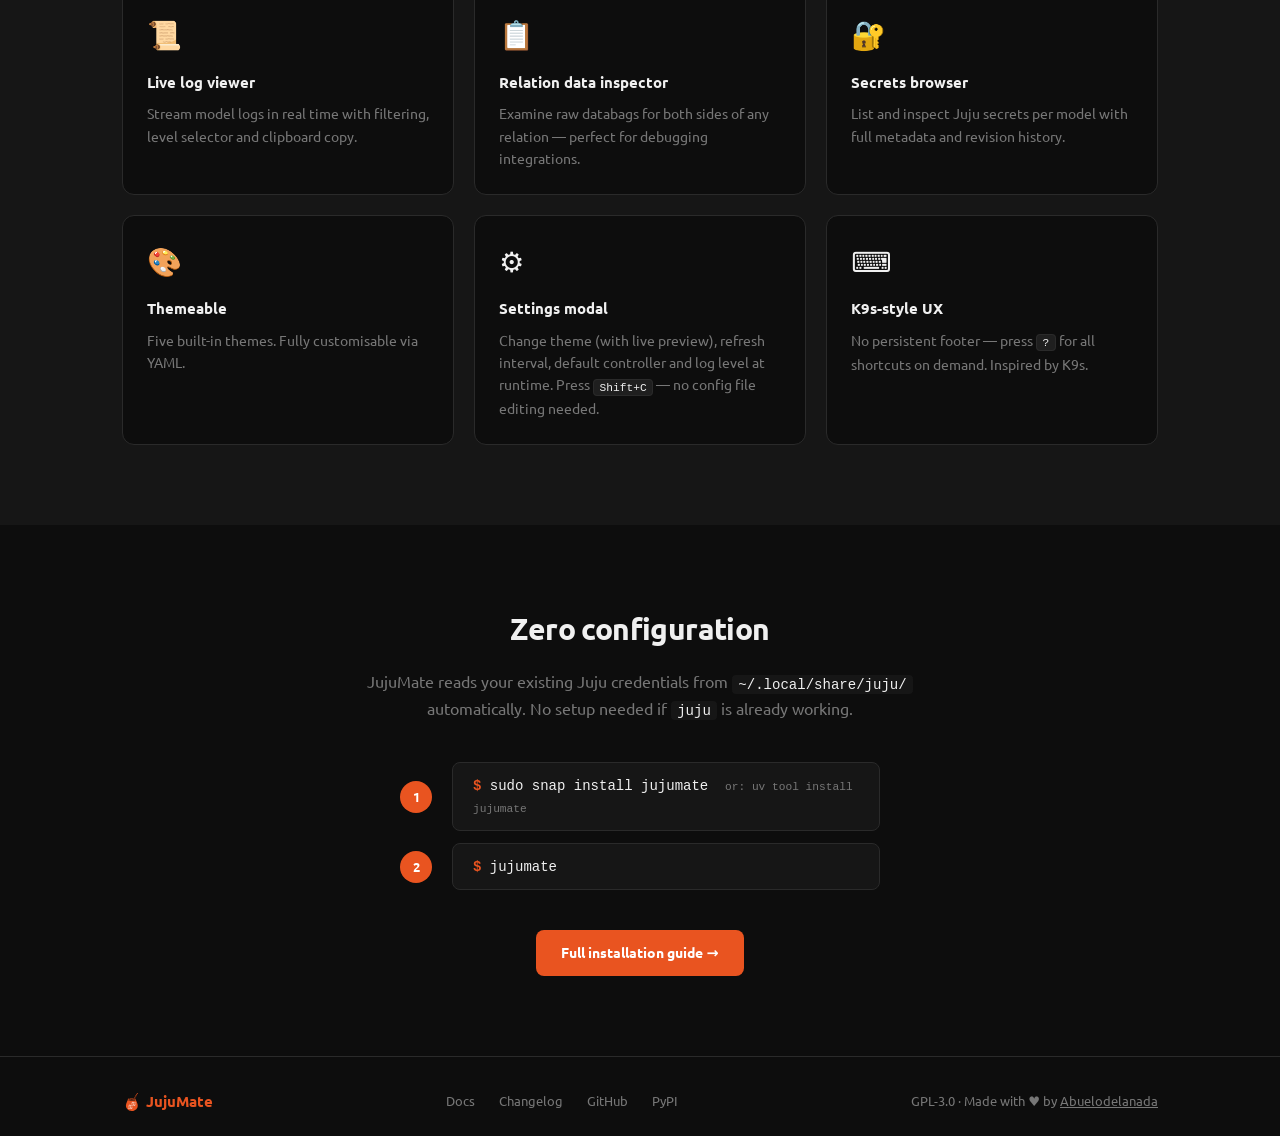
==== commit a0473c0d: "Deployed 9eab1a3 with MkDocs version: 1.6.1" ====
--- a/index.html
+++ b/index.html
@@ -27,7 +27,7 @@
 
   <section class="hero">
     <div class="hero-inner">
-      <div class="badge">v0.3.1 — Now on PyPI</div>
+      <div class="badge">v0.3.2 — Now on PyPI</div>
       <h1><img src="icon.svg" class="site-icon hero-icon" alt="JujuMate icon"> JujuMate</h1>
       <p class="hero-subtitle"><em>A mate for Juju</em></p>
       <p class="tagline">
@@ -81,7 +81,12 @@
         <div class="feature-card">
           <div class="feature-icon">📊</div>
           <h3>Status view</h3>
-          <p>Full <code>juju status</code>-style breakdown including offers, integrations, machines and SAAS. Toggle peer relations with <kbd>p</kbd>; expand units per machine with <kbd>u</kbd>. Press <kbd>Enter</kbd> on a machine to open a detail modal with hardware specs, status timestamps and network interfaces.</p>
+          <p>Full <code>juju status</code>-style breakdown including apps, units, offers, integrations, SAAS, machines and storage. Toggle peer relations with <kbd>p</kbd>, expand units per machine with <kbd>u</kbd>, and filter detached storage with <kbd>d</kbd>. Press <kbd>Enter</kbd> on any row to open a detail modal.</p>
+        </div>
+        <div class="feature-card">
+          <div class="feature-icon">💾</div>
+          <h3>Storage panel</h3>
+          <p>Storage instances per model with pool, size and colour-coded status. Press <kbd>d</kbd> to toggle detached entries. Press <kbd>Enter</kbd> on any row to inspect mountpoint, device info (IaaS block storage) and lifecycle details.</p>
         </div>
         <div class="feature-card">
           <div class="feature-icon">🏥</div>
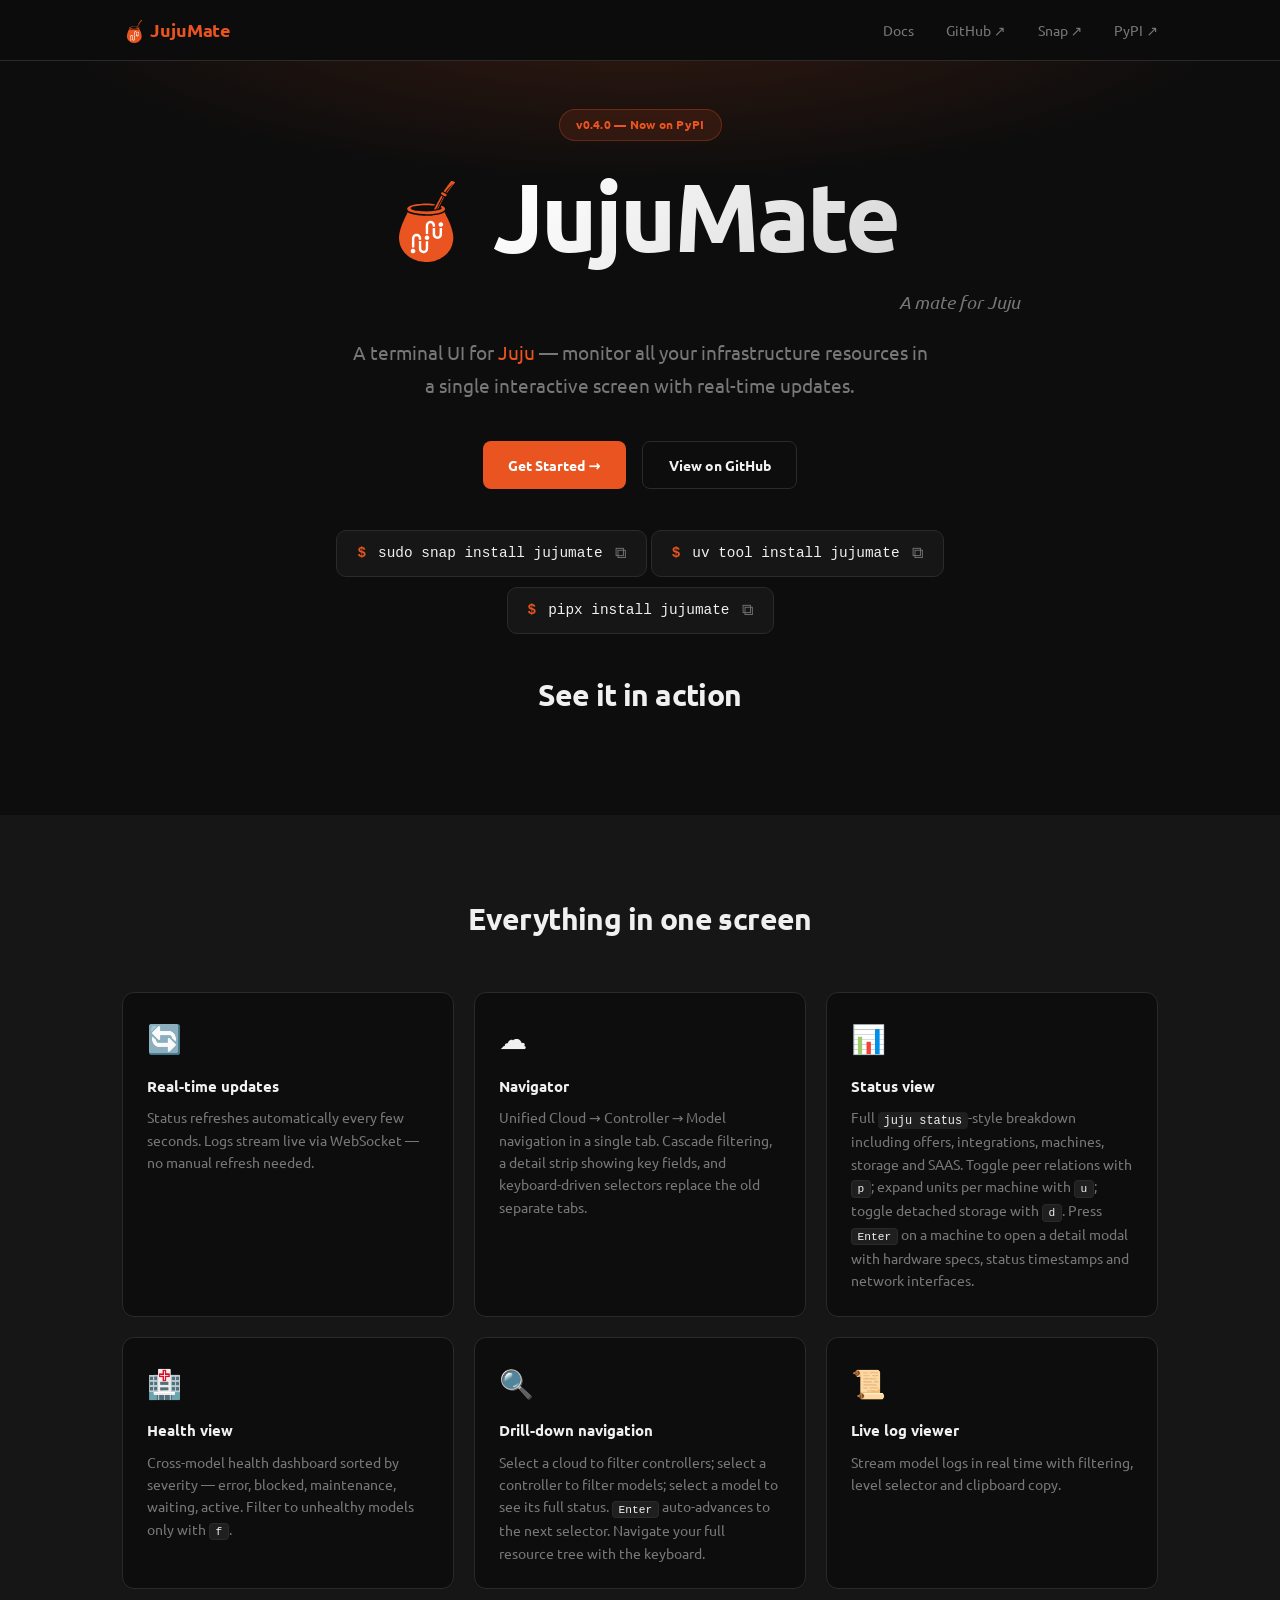
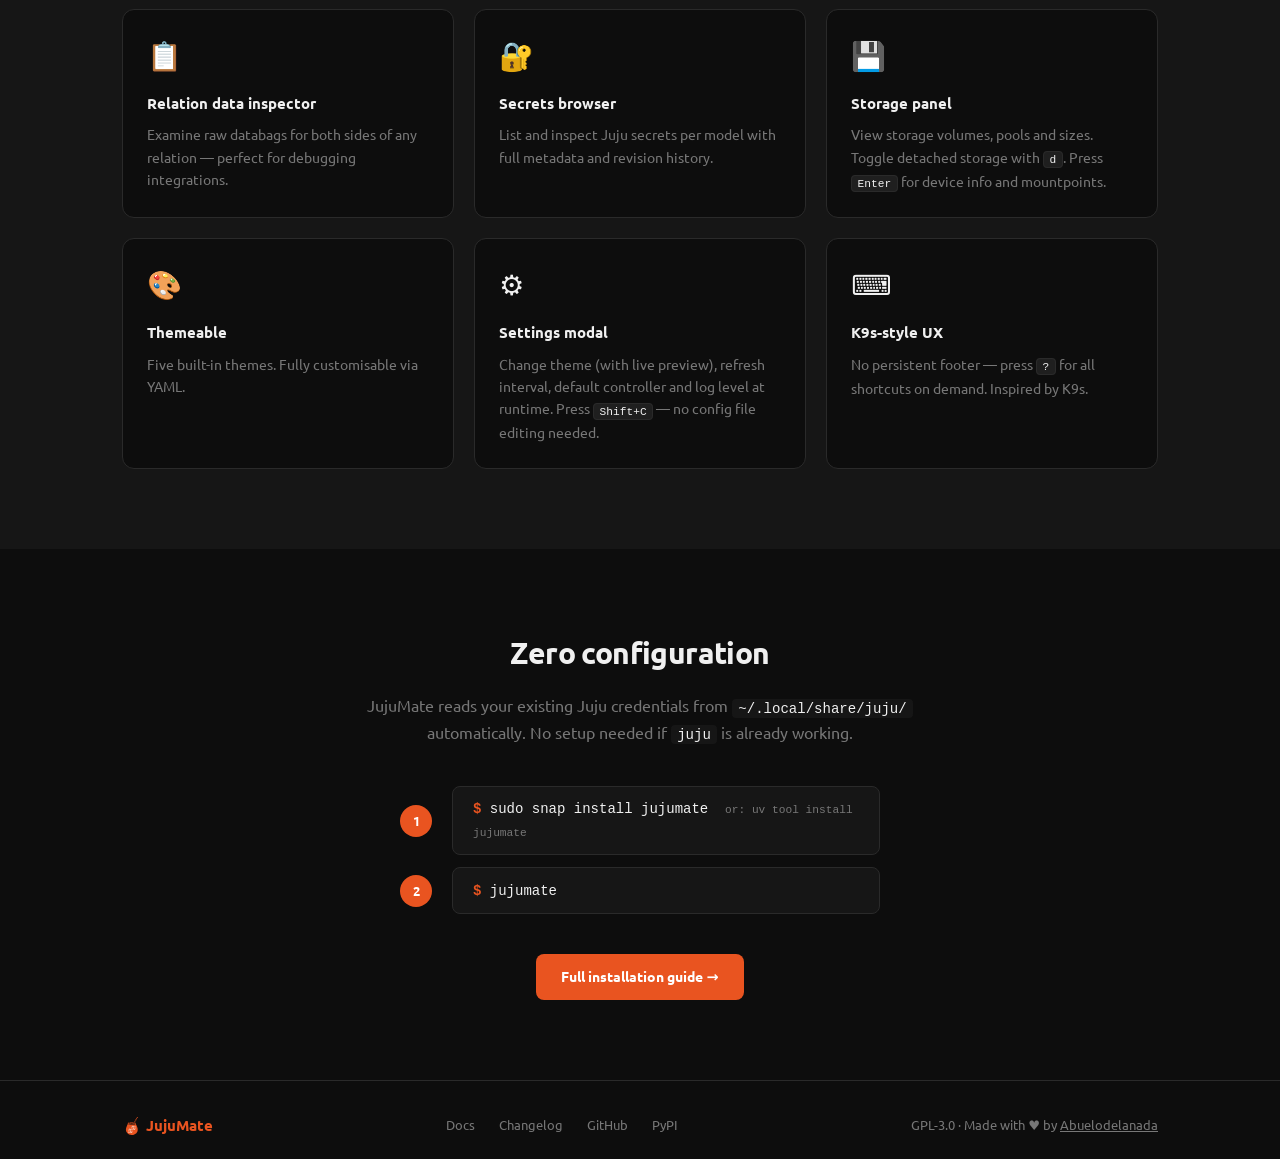
==== commit 2553d36e: "Deployed 8b92346 with MkDocs version: 1.6.1" ====
--- a/index.html
+++ b/index.html
@@ -27,7 +27,7 @@
 
   <section class="hero">
     <div class="hero-inner">
-      <div class="badge">v0.3.2 — Now on PyPI</div>
+      <div class="badge">v0.4.0 — Now on PyPI</div>
       <h1><img src="icon.svg" class="site-icon hero-icon" alt="JujuMate icon"> JujuMate</h1>
       <p class="hero-subtitle"><em>A mate for Juju</em></p>
       <p class="tagline">
@@ -75,18 +75,13 @@
         </div>
         <div class="feature-card">
           <div class="feature-icon">☁️</div>
-          <h3>Full resource tree</h3>
-          <p>Clouds, controllers, models, applications, units and machines — all in one place.</p>
+          <h3>Navigator</h3>
+          <p>Unified Cloud → Controller → Model navigation in a single tab. Cascade filtering, a detail strip showing key fields, and keyboard-driven selectors replace the old separate tabs.</p>
         </div>
         <div class="feature-card">
           <div class="feature-icon">📊</div>
           <h3>Status view</h3>
-          <p>Full <code>juju status</code>-style breakdown including apps, units, offers, integrations, SAAS, machines and storage. Toggle peer relations with <kbd>p</kbd>, expand units per machine with <kbd>u</kbd>, and filter detached storage with <kbd>d</kbd>. Press <kbd>Enter</kbd> on any row to open a detail modal.</p>
-        </div>
-        <div class="feature-card">
-          <div class="feature-icon">💾</div>
-          <h3>Storage panel</h3>
-          <p>Storage instances per model with pool, size and colour-coded status. Press <kbd>d</kbd> to toggle detached entries. Press <kbd>Enter</kbd> on any row to inspect mountpoint, device info (IaaS block storage) and lifecycle details.</p>
+          <p>Full <code>juju status</code>-style breakdown including offers, integrations, machines, storage and SAAS. Toggle peer relations with <kbd>p</kbd>; expand units per machine with <kbd>u</kbd>; toggle detached storage with <kbd>d</kbd>. Press <kbd>Enter</kbd> on a machine to open a detail modal with hardware specs, status timestamps and network interfaces.</p>
         </div>
         <div class="feature-card">
           <div class="feature-icon">🏥</div>
@@ -96,7 +91,7 @@
         <div class="feature-card">
           <div class="feature-icon">🔍</div>
           <h3>Drill-down navigation</h3>
-          <p>Select a controller to filter models; select a model to filter the Status tab. Navigate your full resource tree with the keyboard.</p>
+          <p>Select a cloud to filter controllers; select a controller to filter models; select a model to see its full status. <kbd>Enter</kbd> auto-advances to the next selector. Navigate your full resource tree with the keyboard.</p>
         </div>
         <div class="feature-card">
           <div class="feature-icon">📜</div>
@@ -112,6 +107,11 @@
           <div class="feature-icon">🔐</div>
           <h3>Secrets browser</h3>
           <p>List and inspect Juju secrets per model with full metadata and revision history.</p>
+        </div>
+        <div class="feature-card">
+          <div class="feature-icon">💾</div>
+          <h3>Storage panel</h3>
+          <p>View storage volumes, pools and sizes. Toggle detached storage with <kbd>d</kbd>. Press <kbd>Enter</kbd> for device info and mountpoints.</p>
         </div>
         <div class="feature-card">
           <div class="feature-icon">🎨</div>
